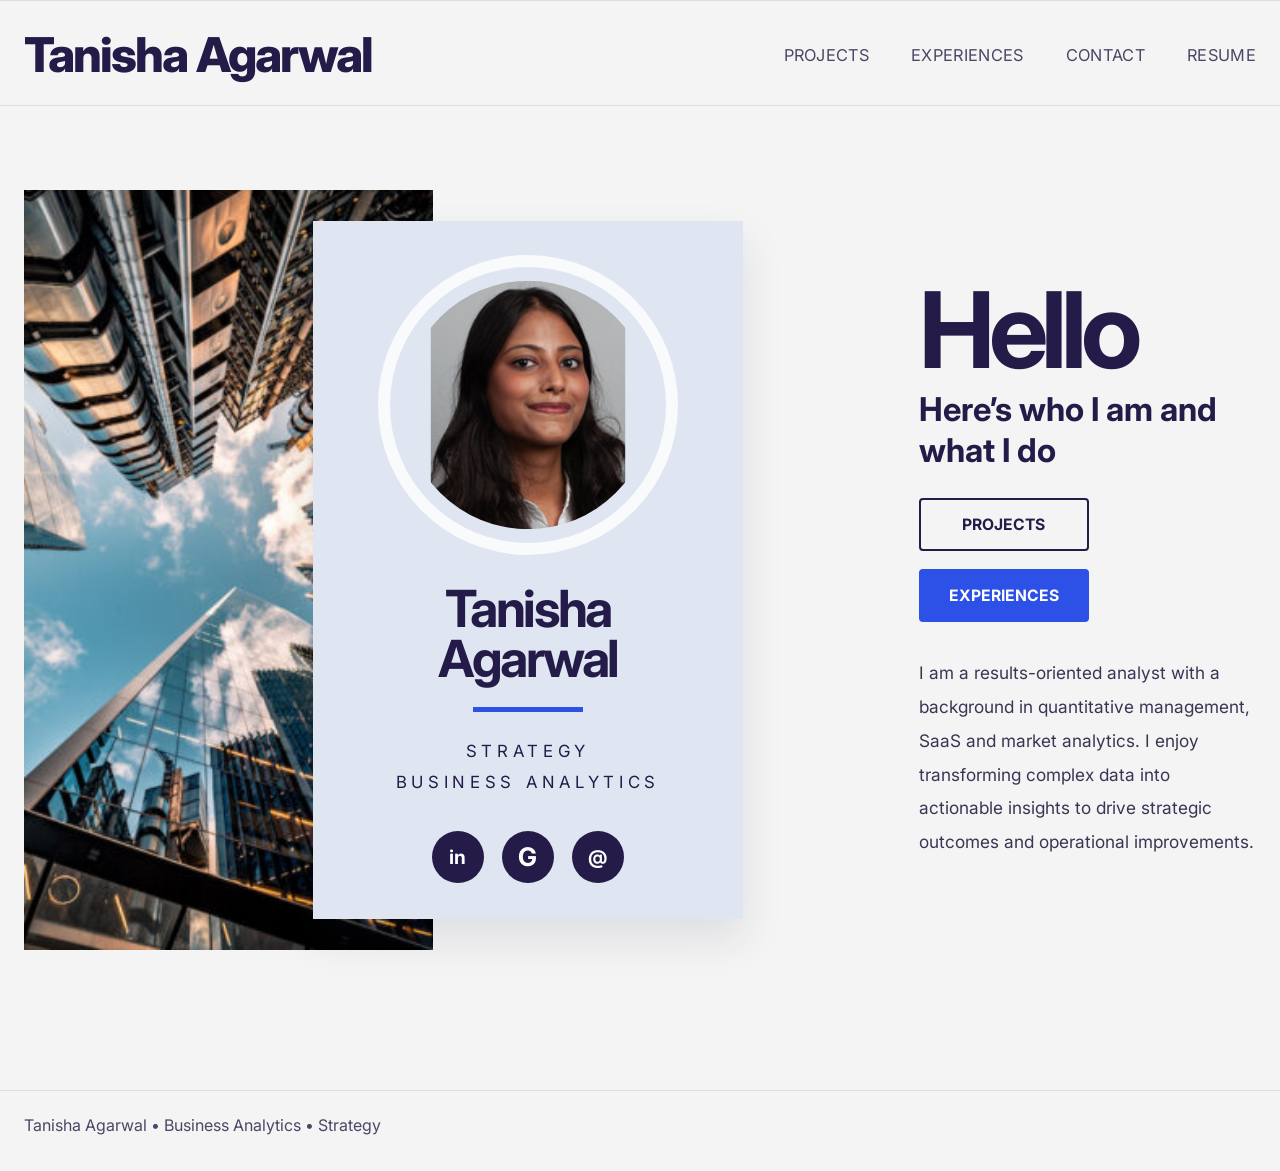
==== index.html @ c5fcebf1 "Add files via upload" ====
<!DOCTYPE html>
<html lang="en">
<head>
  <meta charset="UTF-8">
  <meta name="viewport" content="width=device-width, initial-scale=1.0">
  <title>Tanisha Agarwal | Portfolio</title>
  <link rel="preconnect" href="https://fonts.googleapis.com">
  <link rel="preconnect" href="https://fonts.gstatic.com" crossorigin>
  <link href="https://fonts.googleapis.com/css2?family=Inter:wght@300;400;500;600;700;800&display=swap" rel="stylesheet">
  <link rel="stylesheet" href="style.css">
</head>
<body>
  
<header class="site-header">
  <div class="container">
    <h1 class="brand">Tanisha Agarwal</h1>
    <nav class="nav">
      <a href="projects.html">Projects</a>
      <a href="experiences.html">Experiences</a>
      <a href="contact.html">Contact</a>
      <a href="resume.pdf" target="_blank">Resume</a>
    </nav>
  </div>
</header>

  <main class="hero">
    <div class="container hero-grid">
      <div class="hero-image">
        <img src="background.png" alt="City buildings">
      </div>
      <section class="profile-card">
        <div class="profile-photo">
          <img src="profile.jpg" alt="Tanisha Agarwal">
        </div>
        <h2>Tanisha<br>Agarwal</h2>
        <div class="profile-line"></div>
        <p class="profile-role">STRATEGY<br>BUSINESS ANALYTICS</p>
        <div class="social-row">
          <a class="social-icon small" href="https://www.linkedin.com/in/tanisha-agarwal5" target="_blank">in</a>
          <a class="social-icon" href="#">G</a>
          <a class="social-icon small" href="mailto:tanisha.agarwal@duke.edu">@</a>
        </div>
      </section>
      <section class="hero-copy">
        <h1>Hello</h1>
        <h3>Here’s who I am and what I do</h3>
        <div class="button-row">
          <a class="btn btn-outline" href="projects.html">Projects</a>
          <a class="btn btn-fill" href="experiences.html">Experiences</a>
        </div>
        <p>
          I am a results-oriented analyst with a background in quantitative
          management, SaaS and market analytics. I enjoy transforming complex
          data into actionable insights to drive strategic outcomes and operational
          improvements.
        </p>
      </section>
    </div>
  </main>
  
<footer class="footer">
  <div class="container">
    <div>Tanisha Agarwal • Business Analytics • Strategy</div>
  </div>
</footer>

</body>
</html>
---- style.css ----
:root{
  --bg:#f4f4f4;
  --panel:#dfe6f2;
  --text:#241b49;
  --muted:#4d4664;
  --accent:#2d50e6;
  --accent-dark:#1f3cbc;
  --border:#d9dde6;
  --shadow:0 20px 40px rgba(26, 35, 67, 0.10);
  --max:1320px;
}
*{box-sizing:border-box}
html{scroll-behavior:smooth}
body{
  margin:0;
  font-family:"Inter", Arial, sans-serif;
  background:var(--bg);
  color:var(--text);
}
img{display:block;max-width:100%}
a{text-decoration:none;color:inherit}
.container{
  width:min(var(--max), calc(100% - 48px));
  margin:0 auto;
}
.site-header{
  background:var(--bg);
  border-top:1px solid var(--border);
  border-bottom:1px solid var(--border);
  padding:30px 0 26px;
}
.site-header .container{
  display:flex;
  justify-content:space-between;
  align-items:center;
  gap:24px;
}
.brand{
  margin:0;
  font-size:3rem;
  line-height:1;
  font-weight:800;
  letter-spacing:-0.04em;
}
.nav{
  display:flex;
  gap:42px;
  align-items:center;
  flex-wrap:wrap;
}
.nav a{
  font-size:1.02rem;
  text-transform:uppercase;
  letter-spacing:0.02em;
  color:var(--muted);
}
.nav a:hover,.nav a.active{color:var(--accent)}
.hero{padding:34px 0 90px}
.hero-grid{
  display:grid;
  grid-template-columns: 1.04fr 430px 1fr;
  align-items:center;
  gap:0;
  min-height:860px;
}
.hero-image{
  height:760px;
  width:100%;
  overflow:hidden;
}
.hero-image img{
  width:100%;
  height:100%;
  object-fit:cover;
}
.profile-card{
  width:430px;
  background:var(--panel);
  box-shadow:var(--shadow);
  padding:34px 28px 36px;
  text-align:center;
  position:relative;
  margin-left:-120px;
  z-index:2;
}
.profile-photo{
  width:300px;
  height:300px;
  margin:0 auto 28px;
  border-radius:50%;
  overflow:hidden;
  border:12px solid rgba(255,255,255,0.82);
  background:var(--panel);
}
.profile-photo img{
  width:100%;
  height:100%;
  object-fit:contain;
  object-position:center;
  transform:scale(0.9);
  background:#dfe6f2;
  border-radius:50%;
}
.profile-card h2{
  margin:0;
  font-size:3.2rem;
  line-height:0.98;
  letter-spacing:-0.05em;
}
.profile-line{
  width:110px;
  height:5px;
  background:var(--accent);
  margin:24px auto 24px;
}
.profile-role{
  margin:0;
  font-size:1.05rem;
  line-height:1.8;
  letter-spacing:0.28em;
}
.social-row{
  display:flex;
  justify-content:center;
  gap:18px;
  margin-top:34px;
}
.social-icon{
  width:52px;
  height:52px;
  border-radius:50%;
  display:flex;
  align-items:center;
  justify-content:center;
  background:var(--text);
  color:#fff;
  font-size:1.6rem;
  font-weight:700;
}
.social-icon.small{font-size:1.2rem}
.hero-copy{padding-left:56px}
.hero-copy h1{
  margin:0 0 10px;
  font-size:6.6rem;
  line-height:0.92;
  letter-spacing:-0.06em;
}
.hero-copy h3{
  margin:0 0 28px;
  font-size:2.05rem;
  line-height:1.25;
}
.button-row{
  display:flex;
  gap:18px;
  flex-wrap:wrap;
  margin:0 0 34px;
}
.btn{
  display:inline-block;
  min-width:170px;
  text-align:center;
  padding:15px 26px;
  font-weight:700;
  font-size:0.98rem;
  text-transform:uppercase;
  border-radius:4px;
  border:2px solid var(--text);
}
.btn-outline{background:transparent;color:var(--text)}
.btn-outline:hover{background:var(--text);color:#fff}
.btn-fill{background:var(--accent);color:#fff;border-color:var(--accent)}
.btn-fill:hover{background:var(--accent-dark);border-color:var(--accent-dark)}
.hero-copy p{
  margin:0;
  max-width:470px;
  font-size:1.08rem;
  color:#3b3553;
  line-height:1.95;
}
.page{padding:56px 0 84px}
.page h1{
  margin:0 0 12px;
  font-size:3rem;
  letter-spacing:-0.03em;
}
.page-intro{
  margin:0 0 34px;
  color:var(--muted);
  max-width:760px;
  line-height:1.8;
}
.grid{display:grid;gap:24px}
.grid.two{grid-template-columns:repeat(2, 1fr)}
.card{
  background:#fff;
  border-radius:18px;
  padding:30px;
  box-shadow:var(--shadow);
}
.card h3{margin:0 0 12px}
.card p{
  margin:0 0 14px;
  line-height:1.8;
  color:#47415f;
}
.tags{
  display:flex;
  flex-wrap:wrap;
  gap:8px;
}
.tag{
  display:inline-block;
  padding:7px 12px;
  border-radius:999px;
  background:#e8edff;
  color:var(--accent);
  font-size:0.84rem;
  font-weight:700;
}
.timeline{display:grid;gap:20px}
.timeline-item{
  background:#fff;
  border-left:4px solid var(--accent);
  border-radius:18px;
  padding:26px 26px 24px;
  box-shadow:var(--shadow);
}
.meta{
  margin:0 0 10px;
  font-weight:700;
  color:var(--accent);
}
.timeline-item ul{
  margin:10px 0 0 18px;
  padding:0;
}
.timeline-item li{
  margin:0 0 10px;
  line-height:1.7;
  color:#47415f;
}
.contact-list p{
  margin:0 0 12px;
  font-size:1.05rem;
}
.contact-list a{color:var(--accent)}
.footer{
  border-top:1px solid var(--border);
  padding:24px 0 36px;
  color:var(--muted);
}
@media (max-width:1180px){
  .hero-grid{
    grid-template-columns:1fr;
    gap:28px;
    min-height:auto;
  }
  .hero-image{
    height:420px;
    border-radius:18px;
  }
  .profile-card{margin:-120px auto 0}
  .hero-copy{
    padding-left:0;
    text-align:center;
  }
  .hero-copy p{margin:0 auto}
  .button-row{justify-content:center}
  .grid.two{grid-template-columns:1fr}
}
@media (max-width:760px){
  .container{width:min(var(--max), calc(100% - 28px))}
  .site-header .container{
    flex-direction:column;
    align-items:flex-start;
  }
  .brand{font-size:2.25rem}
  .nav{gap:18px}
  .hero{padding-top:22px}
  .profile-card{
    width:100%;
    margin-top:-70px;
    padding:26px 18px 28px;
  }
  .profile-photo{
    width:260px;
    height:260px;
  }
  .profile-card h2{font-size:2.55rem}
  .profile-role{
    font-size:0.94rem;
    letter-spacing:0.2em;
  }
  .hero-copy h1{font-size:4.2rem}
  .hero-copy h3{font-size:1.5rem}
  .btn{width:100%}
  .button-row{flex-direction:column}
}
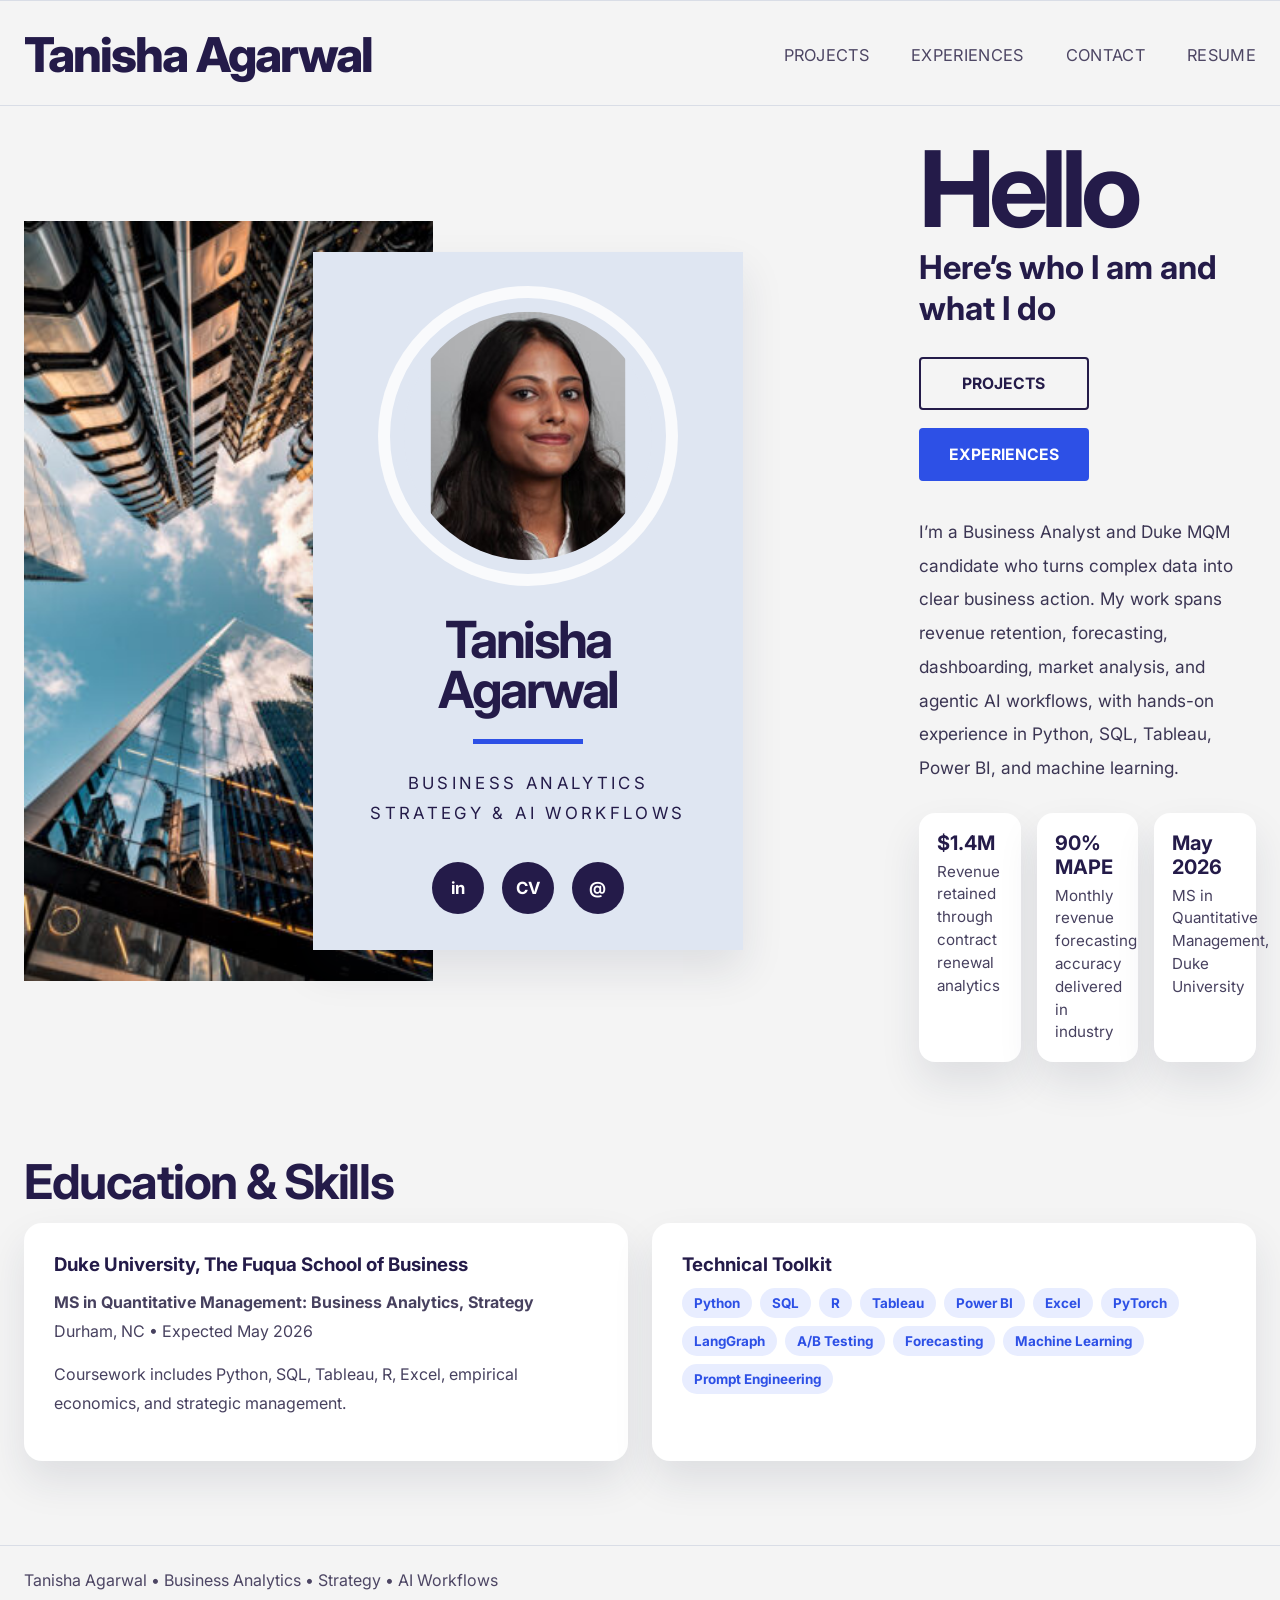
==== commit 28a947ae: "Add files via upload" ====
--- a/index.html
+++ b/index.html
@@ -10,10 +10,9 @@
   <link rel="stylesheet" href="style.css">
 </head>
 <body>
-  
 <header class="site-header">
   <div class="container">
-    <h1 class="brand">Tanisha Agarwal</h1>
+    <a class="brand-link" href="index.html" aria-label="Go to home page"><h1 class="brand">Tanisha Agarwal</h1></a>
     <nav class="nav">
       <a href="projects.html">Projects</a>
       <a href="experiences.html">Experiences</a>
@@ -34,11 +33,11 @@
         </div>
         <h2>Tanisha<br>Agarwal</h2>
         <div class="profile-line"></div>
-        <p class="profile-role">STRATEGY<br>BUSINESS ANALYTICS</p>
+        <p class="profile-role">BUSINESS ANALYTICS<br>STRATEGY &amp; AI WORKFLOWS</p>
         <div class="social-row">
-          <a class="social-icon small" href="https://www.linkedin.com/in/tanisha-agarwal5" target="_blank">in</a>
-          <a class="social-icon" href="#">G</a>
-          <a class="social-icon small" href="mailto:tanisha.agarwal@duke.edu">@</a>
+          <a class="social-icon small" href="https://www.linkedin.com/in/tanisha-agarwal5" target="_blank" aria-label="LinkedIn">in</a>
+          <a class="social-icon small" href="resume.pdf" target="_blank" aria-label="Resume">CV</a>
+          <a class="social-icon small" href="mailto:tanisha.agarwal@duke.edu" aria-label="Email">@</a>
         </div>
       </section>
       <section class="hero-copy">
@@ -49,20 +48,62 @@
           <a class="btn btn-fill" href="experiences.html">Experiences</a>
         </div>
         <p>
-          I am a results-oriented analyst with a background in quantitative
-          management, SaaS and market analytics. I enjoy transforming complex
-          data into actionable insights to drive strategic outcomes and operational
-          improvements.
+          I’m a Business Analyst and Duke MQM candidate who turns complex data into clear business action.
+          My work spans revenue retention, forecasting, dashboarding, market analysis, and agentic AI workflows,
+          with hands-on experience in Python, SQL, Tableau, Power BI, and machine learning.
         </p>
+        <div class="quick-facts">
+          <div class="fact-card">
+            <strong>$1.4M</strong>
+            <span>Revenue retained through contract renewal analytics</span>
+          </div>
+          <div class="fact-card">
+            <strong>90% MAPE</strong>
+            <span>Monthly revenue forecasting accuracy delivered in industry</span>
+          </div>
+          <div class="fact-card">
+            <strong>May 2026</strong>
+            <span>MS in Quantitative Management, Duke University</span>
+          </div>
+        </div>
       </section>
     </div>
   </main>
-  
+
+  <section class="page section-compact">
+    <div class="container">
+      <h1>Education &amp; Skills</h1>
+      <div class="grid two">
+        <section class="card">
+          <h3>Duke University, The Fuqua School of Business</h3>
+          <p><strong>MS in Quantitative Management: Business Analytics, Strategy</strong><br>Durham, NC • Expected May 2026</p>
+          <p>Coursework includes Python, SQL, Tableau, R, Excel, empirical economics, and strategic management.</p>
+        </section>
+        <section class="card">
+          <h3>Technical Toolkit</h3>
+          <div class="tags">
+            <span class="tag">Python</span>
+            <span class="tag">SQL</span>
+            <span class="tag">R</span>
+            <span class="tag">Tableau</span>
+            <span class="tag">Power BI</span>
+            <span class="tag">Excel</span>
+            <span class="tag">PyTorch</span>
+            <span class="tag">LangGraph</span>
+            <span class="tag">A/B Testing</span>
+            <span class="tag">Forecasting</span>
+            <span class="tag">Machine Learning</span>
+            <span class="tag">Prompt Engineering</span>
+          </div>
+        </section>
+      </div>
+    </div>
+  </section>
+
 <footer class="footer">
   <div class="container">
-    <div>Tanisha Agarwal • Business Analytics • Strategy</div>
+    <div>Tanisha Agarwal • Business Analytics • Strategy • AI Workflows</div>
   </div>
 </footer>
-
 </body>
 </html>
--- a/style.css
+++ b/style.css
@@ -1,4 +1,3 @@
-
 :root{
   --bg:#f4f4f4;
   --panel:#dfe6f2;
@@ -36,6 +35,7 @@
   align-items:center;
   gap:24px;
 }
+.brand-link{display:inline-block}
 .brand{
   margin:0;
   font-size:3rem;
@@ -43,6 +43,8 @@
   font-weight:800;
   letter-spacing:-0.04em;
 }
+.brand-link:hover .brand,
+.brand-link:focus-visible .brand{color:var(--accent)}
 .nav{
   display:flex;
   gap:42px;
@@ -59,7 +61,7 @@
 .hero{padding:34px 0 90px}
 .hero-grid{
   display:grid;
-  grid-template-columns: 1.04fr 430px 1fr;
+  grid-template-columns:1.04fr 430px 1fr;
   align-items:center;
   gap:0;
   min-height:860px;
@@ -118,7 +120,7 @@
   margin:0;
   font-size:1.05rem;
   line-height:1.8;
-  letter-spacing:0.28em;
+  letter-spacing:0.20em;
 }
 .social-row{
   display:flex;
@@ -138,7 +140,7 @@
   font-size:1.6rem;
   font-weight:700;
 }
-.social-icon.small{font-size:1.2rem}
+.social-icon.small{font-size:1.05rem}
 .hero-copy{padding-left:56px}
 .hero-copy h1{
   margin:0 0 10px;
@@ -174,12 +176,36 @@
 .btn-fill:hover{background:var(--accent-dark);border-color:var(--accent-dark)}
 .hero-copy p{
   margin:0;
-  max-width:470px;
+  max-width:560px;
   font-size:1.08rem;
   color:#3b3553;
   line-height:1.95;
 }
+.quick-facts{
+  display:grid;
+  grid-template-columns:repeat(3, minmax(0,1fr));
+  gap:16px;
+  margin-top:28px;
+  max-width:680px;
+}
+.fact-card{
+  background:#fff;
+  border-radius:16px;
+  padding:18px;
+  box-shadow:var(--shadow);
+}
+.fact-card strong{
+  display:block;
+  font-size:1.25rem;
+  margin-bottom:6px;
+}
+.fact-card span{
+  color:#47415f;
+  line-height:1.5;
+  font-size:0.95rem;
+}
 .page{padding:56px 0 84px}
+.section-compact{padding-top:0}
 .page h1{
   margin:0 0 12px;
   font-size:3rem;
@@ -259,42 +285,28 @@
   }
   .hero-image{
     height:420px;
-    border-radius:18px;
   }
-  .profile-card{margin:-120px auto 0}
-  .hero-copy{
-    padding-left:0;
-    text-align:center;
+  .profile-card{
+    margin-left:0;
+    width:min(100%,430px);
+    justify-self:center;
   }
-  .hero-copy p{margin:0 auto}
-  .button-row{justify-content:center}
+  .hero-copy{padding-left:0}
+}
+@media (max-width:980px){
+  .quick-facts,
   .grid.two{grid-template-columns:1fr}
 }
-@media (max-width:760px){
-  .container{width:min(var(--max), calc(100% - 28px))}
-  .site-header .container{
-    flex-direction:column;
-    align-items:flex-start;
-  }
-  .brand{font-size:2.25rem}
+@media (max-width:700px){
+  .site-header{padding:22px 0}
+  .site-header .container{align-items:flex-start}
+  .container{width:min(var(--max), calc(100% - 28px));}
+  .brand{font-size:2rem}
   .nav{gap:18px}
-  .hero{padding-top:22px}
-  .profile-card{
-    width:100%;
-    margin-top:-70px;
-    padding:26px 18px 28px;
-  }
-  .profile-photo{
-    width:260px;
-    height:260px;
-  }
-  .profile-card h2{font-size:2.55rem}
-  .profile-role{
-    font-size:0.94rem;
-    letter-spacing:0.2em;
-  }
-  .hero-copy h1{font-size:4.2rem}
+  .hero{padding:22px 0 64px}
+  .hero-copy h1{font-size:4rem}
   .hero-copy h3{font-size:1.5rem}
-  .btn{width:100%}
-  .button-row{flex-direction:column}
-}
+  .profile-card h2{font-size:2.5rem}
+  .profile-photo{width:220px;height:220px}
+  .btn{min-width:140px}
+}
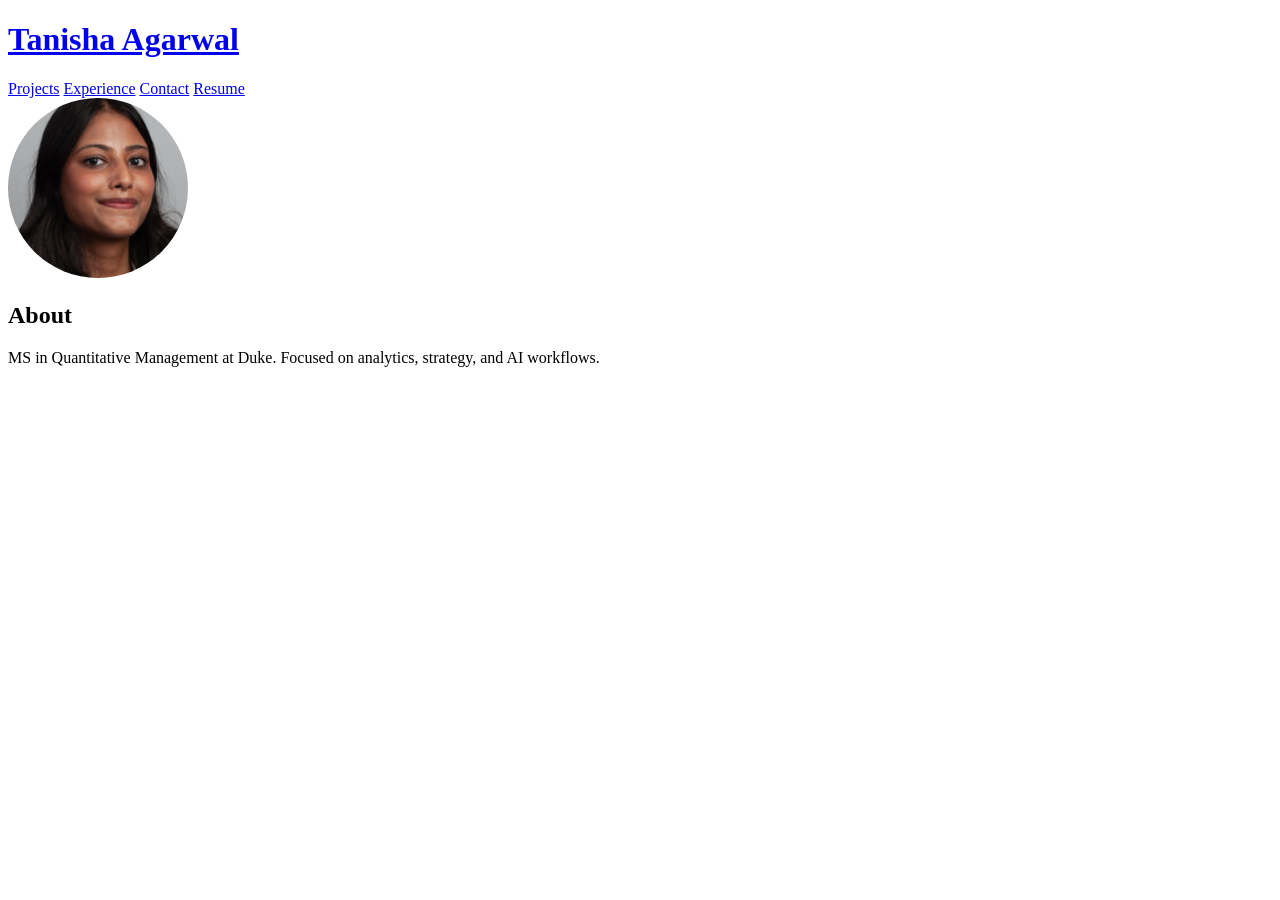
==== commit 320d24bb: "Add files via upload" ====
--- a/index.html
+++ b/index.html
@@ -1,109 +1,24 @@
 <!DOCTYPE html>
-<html lang="en">
+<html>
 <head>
-  <meta charset="UTF-8">
-  <meta name="viewport" content="width=device-width, initial-scale=1.0">
-  <title>Tanisha Agarwal | Portfolio</title>
-  <link rel="preconnect" href="https://fonts.googleapis.com">
-  <link rel="preconnect" href="https://fonts.gstatic.com" crossorigin>
-  <link href="https://fonts.googleapis.com/css2?family=Inter:wght@300;400;500;600;700;800&display=swap" rel="stylesheet">
-  <link rel="stylesheet" href="style.css">
+<title>Tanisha Agarwal</title>
+<link rel="stylesheet" href="style.css">
 </head>
 <body>
-<header class="site-header">
-  <div class="container">
-    <a class="brand-link" href="index.html" aria-label="Go to home page"><h1 class="brand">Tanisha Agarwal</h1></a>
-    <nav class="nav">
-      <a href="projects.html">Projects</a>
-      <a href="experiences.html">Experiences</a>
-      <a href="contact.html">Contact</a>
-      <a href="resume.pdf" target="_blank">Resume</a>
-    </nav>
-  </div>
-</header>
 
-  <main class="hero">
-    <div class="container hero-grid">
-      <div class="hero-image">
-        <img src="background.png" alt="City buildings">
-      </div>
-      <section class="profile-card">
-        <div class="profile-photo">
-          <img src="profile.jpg" alt="Tanisha Agarwal">
-        </div>
-        <h2>Tanisha<br>Agarwal</h2>
-        <div class="profile-line"></div>
-        <p class="profile-role">BUSINESS ANALYTICS<br>STRATEGY &amp; AI WORKFLOWS</p>
-        <div class="social-row">
-          <a class="social-icon small" href="https://www.linkedin.com/in/tanisha-agarwal5" target="_blank" aria-label="LinkedIn">in</a>
-          <a class="social-icon small" href="resume.pdf" target="_blank" aria-label="Resume">CV</a>
-          <a class="social-icon small" href="mailto:tanisha.agarwal@duke.edu" aria-label="Email">@</a>
-        </div>
-      </section>
-      <section class="hero-copy">
-        <h1>Hello</h1>
-        <h3>Here’s who I am and what I do</h3>
-        <div class="button-row">
-          <a class="btn btn-outline" href="projects.html">Projects</a>
-          <a class="btn btn-fill" href="experiences.html">Experiences</a>
-        </div>
-        <p>
-          I’m a Business Analyst and Duke MQM candidate who turns complex data into clear business action.
-          My work spans revenue retention, forecasting, dashboarding, market analysis, and agentic AI workflows,
-          with hands-on experience in Python, SQL, Tableau, Power BI, and machine learning.
-        </p>
-        <div class="quick-facts">
-          <div class="fact-card">
-            <strong>$1.4M</strong>
-            <span>Revenue retained through contract renewal analytics</span>
-          </div>
-          <div class="fact-card">
-            <strong>90% MAPE</strong>
-            <span>Monthly revenue forecasting accuracy delivered in industry</span>
-          </div>
-          <div class="fact-card">
-            <strong>May 2026</strong>
-            <span>MS in Quantitative Management, Duke University</span>
-          </div>
-        </div>
-      </section>
-    </div>
-  </main>
+<h1><a href="index.html">Tanisha Agarwal</a></h1>
 
-  <section class="page section-compact">
-    <div class="container">
-      <h1>Education &amp; Skills</h1>
-      <div class="grid two">
-        <section class="card">
-          <h3>Duke University, The Fuqua School of Business</h3>
-          <p><strong>MS in Quantitative Management: Business Analytics, Strategy</strong><br>Durham, NC • Expected May 2026</p>
-          <p>Coursework includes Python, SQL, Tableau, R, Excel, empirical economics, and strategic management.</p>
-        </section>
-        <section class="card">
-          <h3>Technical Toolkit</h3>
-          <div class="tags">
-            <span class="tag">Python</span>
-            <span class="tag">SQL</span>
-            <span class="tag">R</span>
-            <span class="tag">Tableau</span>
-            <span class="tag">Power BI</span>
-            <span class="tag">Excel</span>
-            <span class="tag">PyTorch</span>
-            <span class="tag">LangGraph</span>
-            <span class="tag">A/B Testing</span>
-            <span class="tag">Forecasting</span>
-            <span class="tag">Machine Learning</span>
-            <span class="tag">Prompt Engineering</span>
-          </div>
-        </section>
-      </div>
-    </div>
-  </section>
+<nav>
+<a href="projects.html">Projects</a>
+<a href="experience.html">Experience</a>
+<a href="contact.html">Contact</a>
+<a href="Tanisha_Agarwal_Resume.pdf" target="_blank">Resume</a>
+</nav>
 
-<footer class="footer">
-  <div class="container">
-    <div>Tanisha Agarwal • Business Analytics • Strategy • AI Workflows</div>
-  </div>
-</footer>
+<img src="profile.jpg" class="profile-pic">
+
+<h2>About</h2>
+<p>MS in Quantitative Management at Duke. Focused on analytics, strategy, and AI workflows.</p>
+
 </body>
 </html>
--- a/style.css
+++ b/style.css
@@ -1,312 +1,7 @@
-:root{
-  --bg:#f4f4f4;
-  --panel:#dfe6f2;
-  --text:#241b49;
-  --muted:#4d4664;
-  --accent:#2d50e6;
-  --accent-dark:#1f3cbc;
-  --border:#d9dde6;
-  --shadow:0 20px 40px rgba(26, 35, 67, 0.10);
-  --max:1320px;
-}
-*{box-sizing:border-box}
-html{scroll-behavior:smooth}
-body{
-  margin:0;
-  font-family:"Inter", Arial, sans-serif;
-  background:var(--bg);
-  color:var(--text);
-}
-img{display:block;max-width:100%}
-a{text-decoration:none;color:inherit}
-.container{
-  width:min(var(--max), calc(100% - 48px));
-  margin:0 auto;
-}
-.site-header{
-  background:var(--bg);
-  border-top:1px solid var(--border);
-  border-bottom:1px solid var(--border);
-  padding:30px 0 26px;
-}
-.site-header .container{
-  display:flex;
-  justify-content:space-between;
-  align-items:center;
-  gap:24px;
-}
-.brand-link{display:inline-block}
-.brand{
-  margin:0;
-  font-size:3rem;
-  line-height:1;
-  font-weight:800;
-  letter-spacing:-0.04em;
-}
-.brand-link:hover .brand,
-.brand-link:focus-visible .brand{color:var(--accent)}
-.nav{
-  display:flex;
-  gap:42px;
-  align-items:center;
-  flex-wrap:wrap;
-}
-.nav a{
-  font-size:1.02rem;
-  text-transform:uppercase;
-  letter-spacing:0.02em;
-  color:var(--muted);
-}
-.nav a:hover,.nav a.active{color:var(--accent)}
-.hero{padding:34px 0 90px}
-.hero-grid{
-  display:grid;
-  grid-template-columns:1.04fr 430px 1fr;
-  align-items:center;
-  gap:0;
-  min-height:860px;
-}
-.hero-image{
-  height:760px;
-  width:100%;
-  overflow:hidden;
-}
-.hero-image img{
-  width:100%;
-  height:100%;
-  object-fit:cover;
-}
-.profile-card{
-  width:430px;
-  background:var(--panel);
-  box-shadow:var(--shadow);
-  padding:34px 28px 36px;
-  text-align:center;
-  position:relative;
-  margin-left:-120px;
-  z-index:2;
-}
-.profile-photo{
-  width:300px;
-  height:300px;
-  margin:0 auto 28px;
-  border-radius:50%;
-  overflow:hidden;
-  border:12px solid rgba(255,255,255,0.82);
-  background:var(--panel);
-}
-.profile-photo img{
-  width:100%;
-  height:100%;
-  object-fit:contain;
-  object-position:center;
-  transform:scale(0.9);
-  background:#dfe6f2;
-  border-radius:50%;
-}
-.profile-card h2{
-  margin:0;
-  font-size:3.2rem;
-  line-height:0.98;
-  letter-spacing:-0.05em;
-}
-.profile-line{
-  width:110px;
-  height:5px;
-  background:var(--accent);
-  margin:24px auto 24px;
-}
-.profile-role{
-  margin:0;
-  font-size:1.05rem;
-  line-height:1.8;
-  letter-spacing:0.20em;
-}
-.social-row{
-  display:flex;
-  justify-content:center;
-  gap:18px;
-  margin-top:34px;
-}
-.social-icon{
-  width:52px;
-  height:52px;
-  border-radius:50%;
-  display:flex;
-  align-items:center;
-  justify-content:center;
-  background:var(--text);
-  color:#fff;
-  font-size:1.6rem;
-  font-weight:700;
-}
-.social-icon.small{font-size:1.05rem}
-.hero-copy{padding-left:56px}
-.hero-copy h1{
-  margin:0 0 10px;
-  font-size:6.6rem;
-  line-height:0.92;
-  letter-spacing:-0.06em;
-}
-.hero-copy h3{
-  margin:0 0 28px;
-  font-size:2.05rem;
-  line-height:1.25;
-}
-.button-row{
-  display:flex;
-  gap:18px;
-  flex-wrap:wrap;
-  margin:0 0 34px;
-}
-.btn{
-  display:inline-block;
-  min-width:170px;
-  text-align:center;
-  padding:15px 26px;
-  font-weight:700;
-  font-size:0.98rem;
-  text-transform:uppercase;
-  border-radius:4px;
-  border:2px solid var(--text);
-}
-.btn-outline{background:transparent;color:var(--text)}
-.btn-outline:hover{background:var(--text);color:#fff}
-.btn-fill{background:var(--accent);color:#fff;border-color:var(--accent)}
-.btn-fill:hover{background:var(--accent-dark);border-color:var(--accent-dark)}
-.hero-copy p{
-  margin:0;
-  max-width:560px;
-  font-size:1.08rem;
-  color:#3b3553;
-  line-height:1.95;
-}
-.quick-facts{
-  display:grid;
-  grid-template-columns:repeat(3, minmax(0,1fr));
-  gap:16px;
-  margin-top:28px;
-  max-width:680px;
-}
-.fact-card{
-  background:#fff;
-  border-radius:16px;
-  padding:18px;
-  box-shadow:var(--shadow);
-}
-.fact-card strong{
-  display:block;
-  font-size:1.25rem;
-  margin-bottom:6px;
-}
-.fact-card span{
-  color:#47415f;
-  line-height:1.5;
-  font-size:0.95rem;
-}
-.page{padding:56px 0 84px}
-.section-compact{padding-top:0}
-.page h1{
-  margin:0 0 12px;
-  font-size:3rem;
-  letter-spacing:-0.03em;
-}
-.page-intro{
-  margin:0 0 34px;
-  color:var(--muted);
-  max-width:760px;
-  line-height:1.8;
-}
-.grid{display:grid;gap:24px}
-.grid.two{grid-template-columns:repeat(2, 1fr)}
-.card{
-  background:#fff;
-  border-radius:18px;
-  padding:30px;
-  box-shadow:var(--shadow);
-}
-.card h3{margin:0 0 12px}
-.card p{
-  margin:0 0 14px;
-  line-height:1.8;
-  color:#47415f;
-}
-.tags{
-  display:flex;
-  flex-wrap:wrap;
-  gap:8px;
-}
-.tag{
-  display:inline-block;
-  padding:7px 12px;
-  border-radius:999px;
-  background:#e8edff;
-  color:var(--accent);
-  font-size:0.84rem;
-  font-weight:700;
-}
-.timeline{display:grid;gap:20px}
-.timeline-item{
-  background:#fff;
-  border-left:4px solid var(--accent);
-  border-radius:18px;
-  padding:26px 26px 24px;
-  box-shadow:var(--shadow);
-}
-.meta{
-  margin:0 0 10px;
-  font-weight:700;
-  color:var(--accent);
-}
-.timeline-item ul{
-  margin:10px 0 0 18px;
-  padding:0;
-}
-.timeline-item li{
-  margin:0 0 10px;
-  line-height:1.7;
-  color:#47415f;
-}
-.contact-list p{
-  margin:0 0 12px;
-  font-size:1.05rem;
-}
-.contact-list a{color:var(--accent)}
-.footer{
-  border-top:1px solid var(--border);
-  padding:24px 0 36px;
-  color:var(--muted);
-}
-@media (max-width:1180px){
-  .hero-grid{
-    grid-template-columns:1fr;
-    gap:28px;
-    min-height:auto;
-  }
-  .hero-image{
-    height:420px;
-  }
-  .profile-card{
-    margin-left:0;
-    width:min(100%,430px);
-    justify-self:center;
-  }
-  .hero-copy{padding-left:0}
-}
-@media (max-width:980px){
-  .quick-facts,
-  .grid.two{grid-template-columns:1fr}
-}
-@media (max-width:700px){
-  .site-header{padding:22px 0}
-  .site-header .container{align-items:flex-start}
-  .container{width:min(var(--max), calc(100% - 28px));}
-  .brand{font-size:2rem}
-  .nav{gap:18px}
-  .hero{padding:22px 0 64px}
-  .hero-copy h1{font-size:4rem}
-  .hero-copy h3{font-size:1.5rem}
-  .profile-card h2{font-size:2.5rem}
-  .profile-photo{width:220px;height:220px}
-  .btn{min-width:140px}
-}
+.profile-pic {
+width:180px;
+height:180px;
+border-radius:50%;
+object-fit:cover;
+object-position:center 25%;
+}
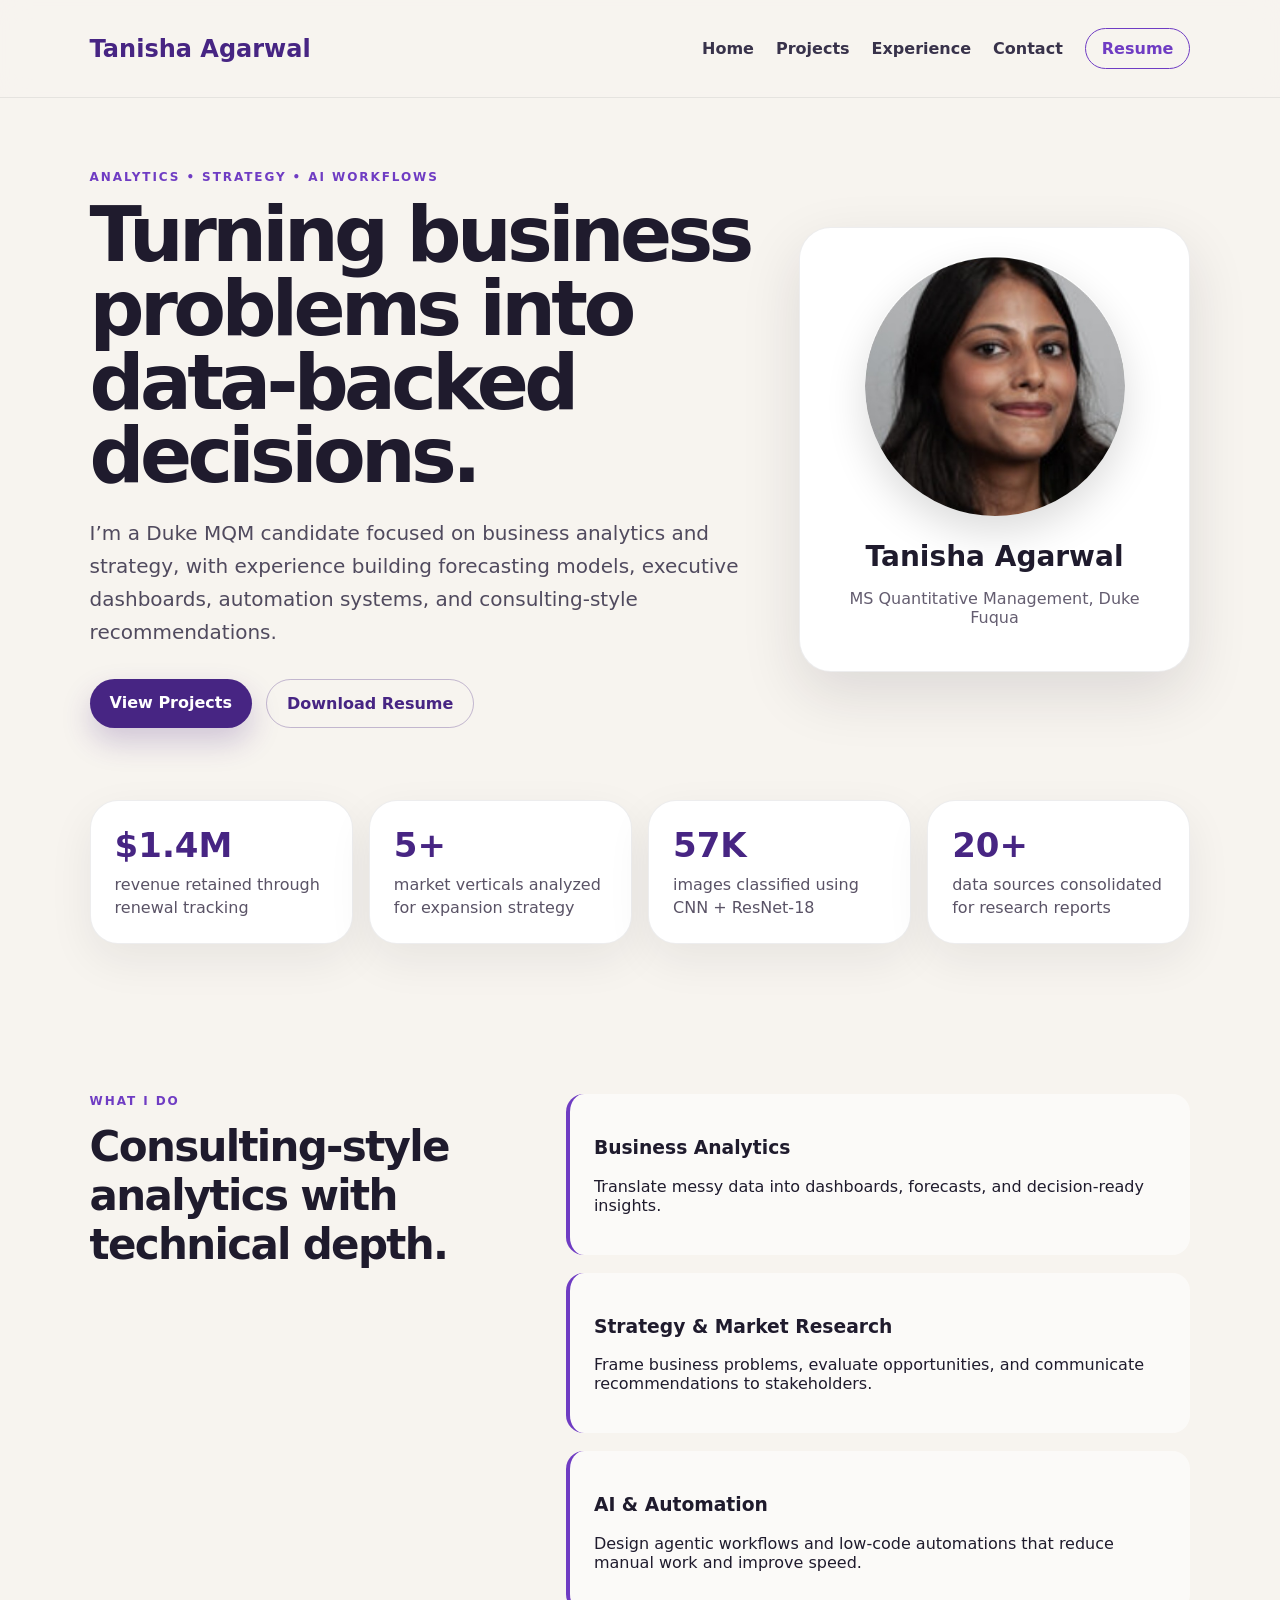
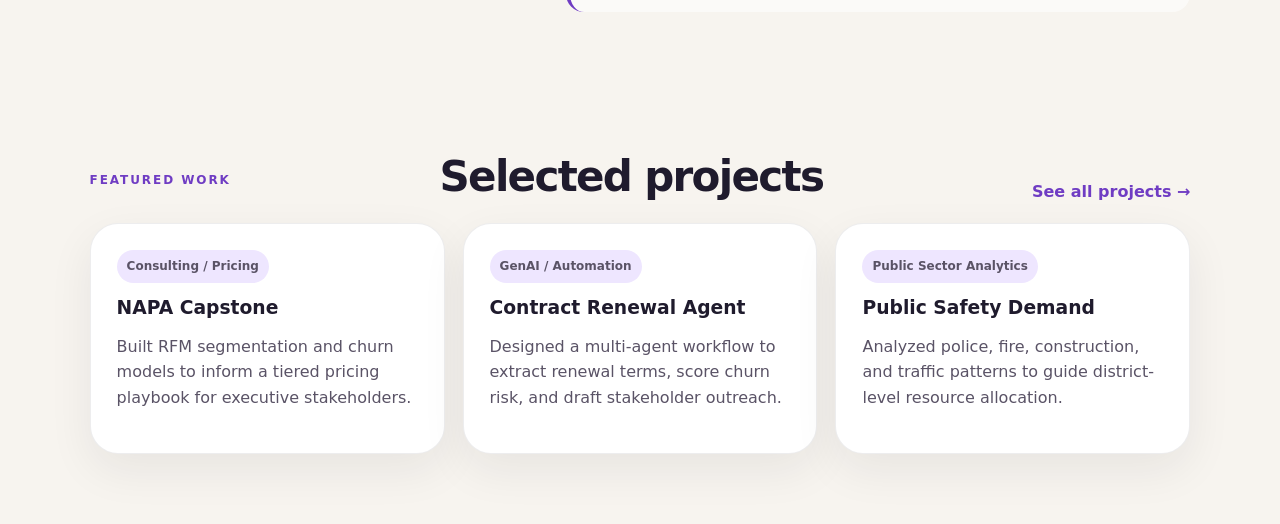
==== commit c7e86c27: "Add files via upload" ====
--- a/index.html
+++ b/index.html
@@ -1,24 +1,74 @@
 <!DOCTYPE html>
-<html>
+<html lang="en">
 <head>
-<title>Tanisha Agarwal</title>
-<link rel="stylesheet" href="style.css">
+  <meta charset="UTF-8" />
+  <meta name="viewport" content="width=device-width, initial-scale=1.0" />
+  <title>Tanisha Agarwal | Analytics & Strategy Portfolio</title>
+  <link rel="stylesheet" href="style.css" />
 </head>
 <body>
+  <header class="site-header">
+    <a class="brand" href="index.html">Tanisha Agarwal</a>
+    <nav class="nav">
+      <a href="index.html">Home</a>
+      <a href="projects.html">Projects</a>
+      <a href="experience.html">Experience</a>
+      <a href="contact.html">Contact</a>
+      <a class="nav-cta" href="Tanisha_Agarwal_Resume.pdf" target="_blank">Resume</a>
+    </nav>
+  </header>
 
-<h1><a href="index.html">Tanisha Agarwal</a></h1>
+  <main>
+    <section class="hero">
+      <div class="hero-copy">
+        <p class="eyebrow">Analytics • Strategy • AI Workflows</p>
+        <h1>Turning business problems into data-backed decisions.</h1>
+        <p class="lead">I’m a Duke MQM candidate focused on business analytics and strategy, with experience building forecasting models, executive dashboards, automation systems, and consulting-style recommendations.</p>
+        <div class="hero-actions">
+          <a class="button primary" href="projects.html">View Projects</a>
+          <a class="button secondary" href="Tanisha_Agarwal_Resume.pdf" target="_blank">Download Resume</a>
+        </div>
+      </div>
+      <div class="hero-card">
+        <img src="profile.jpg" alt="Tanisha Agarwal" class="profile-pic" />
+        <div>
+          <h2>Tanisha Agarwal</h2>
+          <p>MS Quantitative Management, Duke Fuqua</p>
+        </div>
+      </div>
+    </section>
 
-<nav>
-<a href="projects.html">Projects</a>
-<a href="experience.html">Experience</a>
-<a href="contact.html">Contact</a>
-<a href="Tanisha_Agarwal_Resume.pdf" target="_blank">Resume</a>
-</nav>
+    <section class="metrics">
+      <div><span>$1.4M</span><p>revenue retained through renewal tracking</p></div>
+      <div><span>5+</span><p>market verticals analyzed for expansion strategy</p></div>
+      <div><span>57K</span><p>images classified using CNN + ResNet-18</p></div>
+      <div><span>20+</span><p>data sources consolidated for research reports</p></div>
+    </section>
 
-<img src="profile.jpg" class="profile-pic">
+    <section class="section two-column">
+      <div>
+        <p class="eyebrow">What I do</p>
+        <h2>Consulting-style analytics with technical depth.</h2>
+      </div>
+      <div class="stacked-list">
+        <div><h3>Business Analytics</h3><p>Translate messy data into dashboards, forecasts, and decision-ready insights.</p></div>
+        <div><h3>Strategy & Market Research</h3><p>Frame business problems, evaluate opportunities, and communicate recommendations to stakeholders.</p></div>
+        <div><h3>AI & Automation</h3><p>Design agentic workflows and low-code automations that reduce manual work and improve speed.</p></div>
+      </div>
+    </section>
 
-<h2>About</h2>
-<p>MS in Quantitative Management at Duke. Focused on analytics, strategy, and AI workflows.</p>
-
+    <section class="section featured">
+      <div class="section-heading">
+        <p class="eyebrow">Featured work</p>
+        <h2>Selected projects</h2>
+        <a href="projects.html">See all projects →</a>
+      </div>
+      <div class="card-grid">
+        <article class="card"><p class="tag">Consulting / Pricing</p><h3>NAPA Capstone</h3><p>Built RFM segmentation and churn models to inform a tiered pricing playbook for executive stakeholders.</p></article>
+        <article class="card"><p class="tag">GenAI / Automation</p><h3>Contract Renewal Agent</h3><p>Designed a multi-agent workflow to extract renewal terms, score churn risk, and draft stakeholder outreach.</p></article>
+        <article class="card"><p class="tag">Public Sector Analytics</p><h3>Public Safety Demand</h3><p>Analyzed police, fire, construction, and traffic patterns to guide district-level resource allocation.</p></article>
+      </div>
+    </section>
+  </main>
 </body>
 </html>
--- a/style.css
+++ b/style.css
@@ -1,7 +1 @@
-.profile-pic {
-width:180px;
-height:180px;
-border-radius:50%;
-object-fit:cover;
-object-position:center 25%;
-}+*{box-sizing:border-box}body{margin:0;font-family:Inter,ui-sans-serif,system-ui,-apple-system,BlinkMacSystemFont,"Segoe UI",sans-serif;background:#f7f4ef;color:#1f1b2d}a{color:inherit}.site-header{display:flex;justify-content:space-between;align-items:center;padding:28px 7vw;position:sticky;top:0;background:rgba(247,244,239,.92);backdrop-filter:blur(14px);z-index:10;border-bottom:1px solid rgba(31,27,45,.08)}.brand{text-decoration:none;font-weight:800;font-size:24px;color:#472583}.nav{display:flex;align-items:center;gap:22px;flex-wrap:wrap}.nav a{text-decoration:none;font-weight:650;color:#38324a}.nav a:hover{color:#6f3cc3}.nav-cta{padding:10px 16px;border:1px solid #6f3cc3;border-radius:999px;color:#6f3cc3!important}.hero{min-height:78vh;display:grid;grid-template-columns:1.35fr .8fr;gap:48px;align-items:center;padding:72px 7vw}.eyebrow{text-transform:uppercase;letter-spacing:.16em;font-size:12px;font-weight:800;color:#6f3cc3;margin:0 0 14px}.hero h1,.page h1{font-size:clamp(44px,6vw,78px);line-height:.96;margin:0 0 24px;letter-spacing:-.06em}.lead,.page-lead{font-size:20px;line-height:1.65;color:#504a5e;max-width:760px}.hero-actions{display:flex;gap:14px;margin-top:30px;flex-wrap:wrap}.button{padding:14px 20px;border-radius:999px;text-decoration:none;font-weight:800}.primary{background:#472583;color:white;box-shadow:0 14px 30px rgba(71,37,131,.22)}.secondary{border:1px solid rgba(71,37,131,.3);color:#472583}.hero-card{background:white;border:1px solid rgba(31,27,45,.08);padding:28px;border-radius:32px;box-shadow:0 22px 60px rgba(31,27,45,.12);text-align:center}.profile-pic{width:260px;height:260px;border-radius:50%;object-fit:cover;object-position:center 28%;display:block;margin:0 auto 24px;box-shadow:0 16px 40px rgba(0,0,0,.14)}.hero-card h2{margin:0;font-size:28px}.hero-card p{color:#645d70}.metrics{display:grid;grid-template-columns:repeat(4,1fr);gap:16px;padding:0 7vw 80px}.metrics div,.card,.project-card,.role,.contact-card{background:white;border:1px solid rgba(31,27,45,.08);border-radius:28px;box-shadow:0 16px 45px rgba(31,27,45,.07)}.metrics div{padding:24px}.metrics span{font-size:34px;font-weight:900;color:#472583}.metrics p{margin:8px 0 0;color:#5a5366;line-height:1.45}.section,.page{padding:70px 7vw}.two-column{display:grid;grid-template-columns:.8fr 1.2fr;gap:60px}.section h2{font-size:42px;letter-spacing:-.04em;margin:0}.stacked-list{display:grid;gap:18px}.stacked-list div{padding:24px;border-left:4px solid #6f3cc3;background:rgba(255,255,255,.6);border-radius:18px}.section-heading{display:flex;justify-content:space-between;align-items:end;margin-bottom:22px}.section-heading h2{margin:0}.section-heading a{text-decoration:none;color:#6f3cc3;font-weight:800}.card-grid{display:grid;grid-template-columns:repeat(3,1fr);gap:18px}.card{padding:26px;transition:.2s transform,.2s box-shadow}.card:hover,.project-card:hover{transform:translateY(-4px);box-shadow:0 22px 60px rgba(31,27,45,.12)}.tag{display:inline-block;margin:0 0 14px;padding:7px 10px;border-radius:999px;background:#eee6ff;color:#472583;font-size:12px;font-weight:800}.card h3,.project-card h2,.role h2{margin:0 0 12px}.card p,.project-card p,.role p{color:#5a5366;line-height:1.6}.project-list,.timeline{display:grid;gap:20px;margin-top:34px}.project-card{display:grid;grid-template-columns:1.4fr .7fr;gap:28px;padding:28px}.project-card ul{margin:0;padding-left:20px;color:#504a5e;line-height:1.9}.role{padding:28px;border-left:5px solid #6f3cc3}.role span{color:#6f3cc3;font-weight:800}.contact-card{padding:32px;display:grid;grid-template-columns:repeat(2,1fr);gap:20px;max-width:760px}.contact-card a{color:#472583;font-weight:700}@media(max-width:850px){.site-header{align-items:flex-start;flex-direction:column;gap:16px}.hero,.two-column,.project-card{grid-template-columns:1fr}.metrics,.card-grid,.contact-card{grid-template-columns:1fr}.hero{padding-top:44px}.profile-pic{width:220px;height:220px}.nav{gap:14px}.section-heading{display:block}}
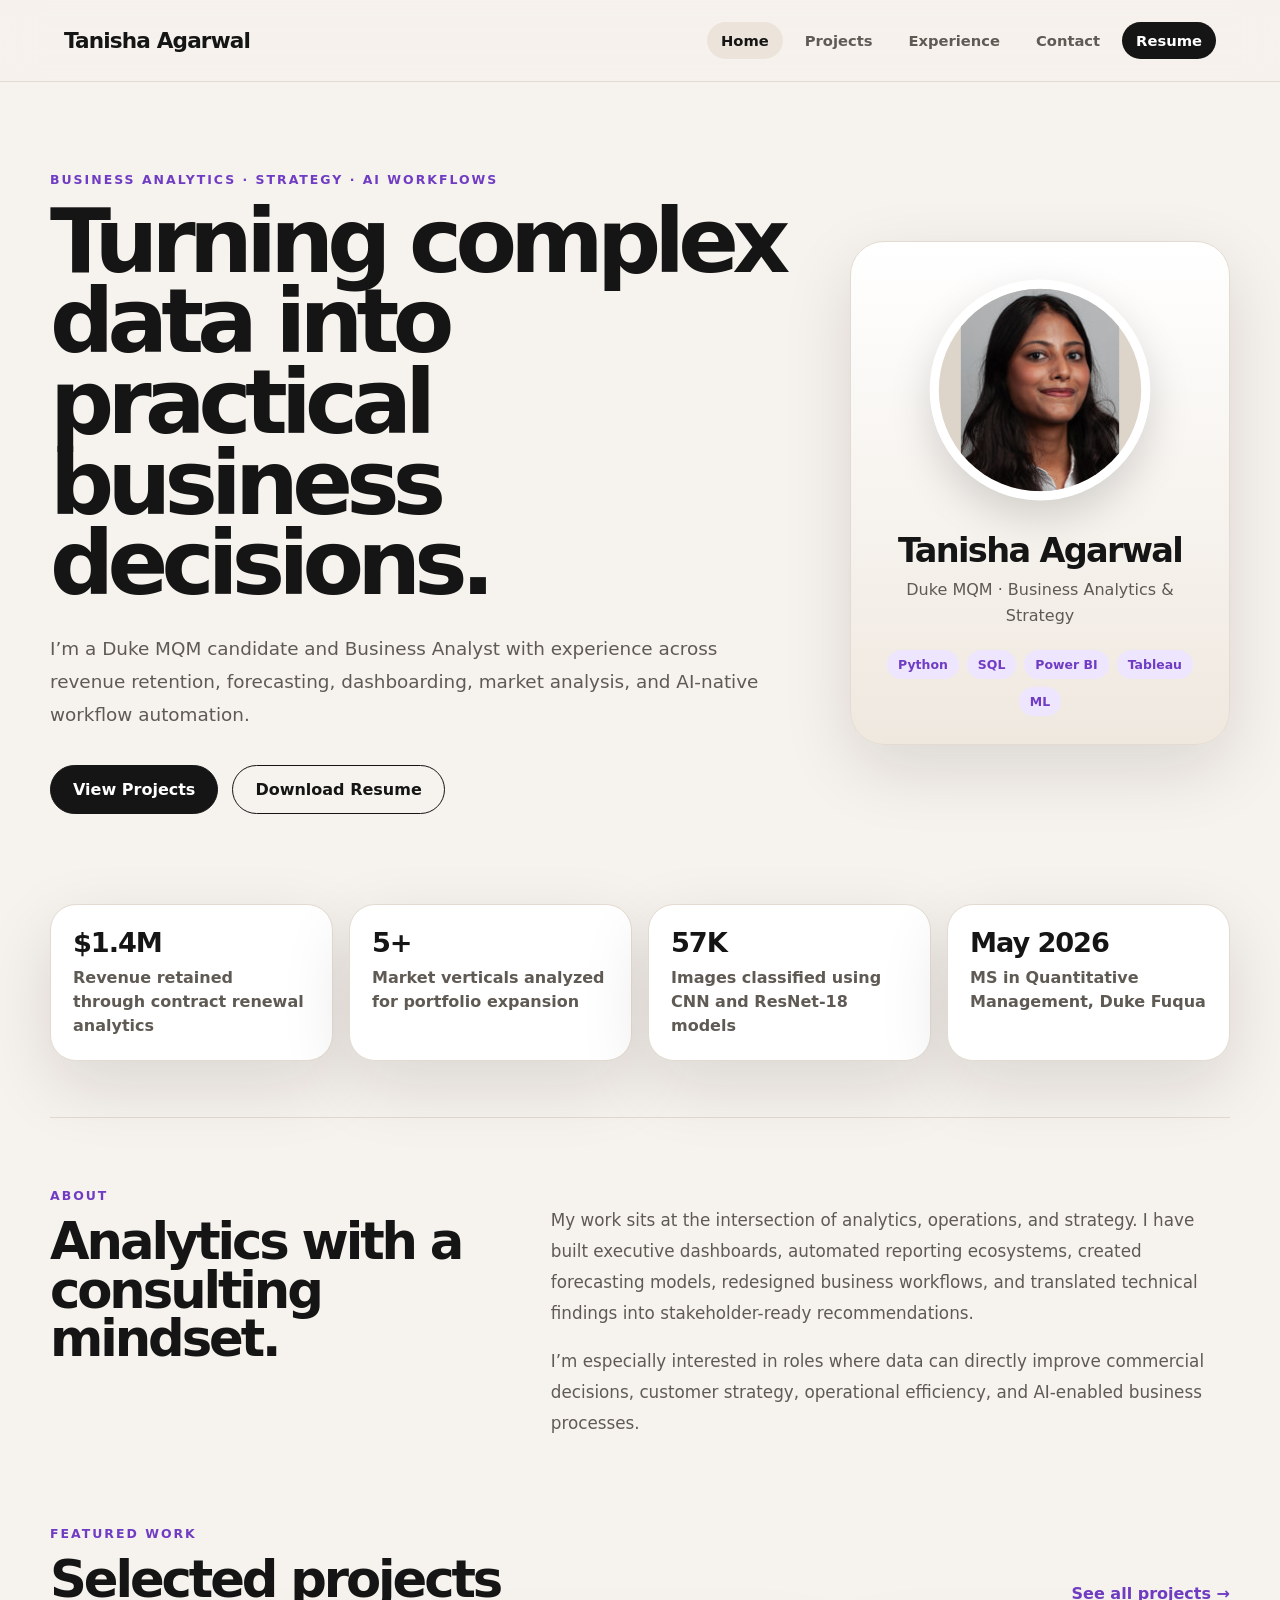
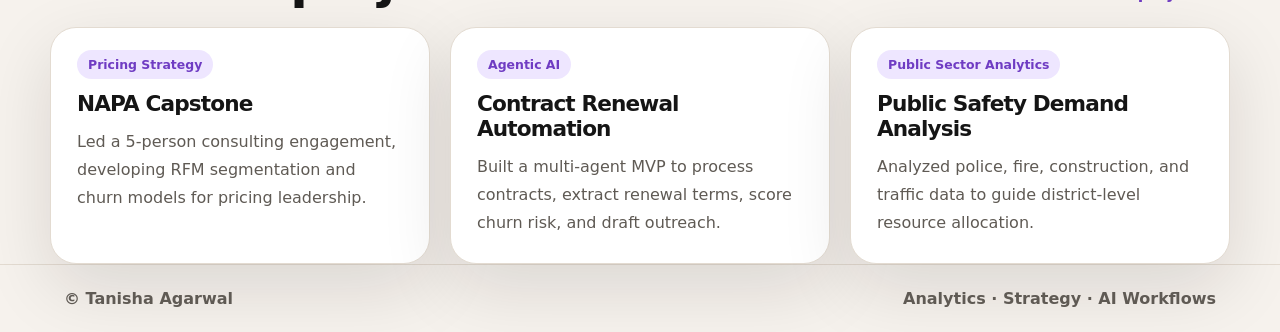
==== commit b3da4845: "Add files via upload" ====
--- a/index.html
+++ b/index.html
@@ -9,66 +9,95 @@
 <body>
   <header class="site-header">
     <a class="brand" href="index.html">Tanisha Agarwal</a>
-    <nav class="nav">
-      <a href="index.html">Home</a>
+    <nav class="nav" aria-label="Primary navigation">
+      <a href="index.html" class="active">Home</a>
       <a href="projects.html">Projects</a>
       <a href="experience.html">Experience</a>
       <a href="contact.html">Contact</a>
-      <a class="nav-cta" href="Tanisha_Agarwal_Resume.pdf" target="_blank">Resume</a>
+      <a class="resume-link" href="Tanisha_Agarwal_Resume.pdf" target="_blank" rel="noreferrer">Resume</a>
     </nav>
   </header>
 
   <main>
-    <section class="hero">
+    <section class="hero section-wrap">
       <div class="hero-copy">
-        <p class="eyebrow">Analytics • Strategy • AI Workflows</p>
-        <h1>Turning business problems into data-backed decisions.</h1>
-        <p class="lead">I’m a Duke MQM candidate focused on business analytics and strategy, with experience building forecasting models, executive dashboards, automation systems, and consulting-style recommendations.</p>
+        <p class="eyebrow">Business Analytics · Strategy · AI Workflows</p>
+        <h1>Turning complex data into practical business decisions.</h1>
+        <p class="hero-text">
+          I’m a Duke MQM candidate and Business Analyst with experience across revenue retention, forecasting,
+          dashboarding, market analysis, and AI-native workflow automation.
+        </p>
         <div class="hero-actions">
-          <a class="button primary" href="projects.html">View Projects</a>
-          <a class="button secondary" href="Tanisha_Agarwal_Resume.pdf" target="_blank">Download Resume</a>
+          <a class="btn primary" href="projects.html">View Projects</a>
+          <a class="btn secondary" href="Tanisha_Agarwal_Resume.pdf" target="_blank" rel="noreferrer">Download Resume</a>
         </div>
       </div>
-      <div class="hero-card">
-        <img src="profile.jpg" alt="Tanisha Agarwal" class="profile-pic" />
-        <div>
-          <h2>Tanisha Agarwal</h2>
-          <p>MS Quantitative Management, Duke Fuqua</p>
+      <aside class="profile-card" aria-label="Profile card">
+        <img class="profile-pic" src="profile.jpg" alt="Tanisha Agarwal profile photo" />
+        <h2>Tanisha Agarwal</h2>
+        <p>Duke MQM · Business Analytics & Strategy</p>
+        <div class="mini-tags">
+          <span>Python</span><span>SQL</span><span>Power BI</span><span>Tableau</span><span>ML</span>
         </div>
+      </aside>
+    </section>
+
+    <section class="stats section-wrap compact">
+      <article><strong>$1.4M</strong><span>Revenue retained through contract renewal analytics</span></article>
+      <article><strong>5+</strong><span>Market verticals analyzed for portfolio expansion</span></article>
+      <article><strong>57K</strong><span>Images classified using CNN and ResNet-18 models</span></article>
+      <article><strong>May 2026</strong><span>MS in Quantitative Management, Duke Fuqua</span></article>
+    </section>
+
+    <section class="section-wrap two-col">
+      <div>
+        <p class="eyebrow">About</p>
+        <h2 class="section-title">Analytics with a consulting mindset.</h2>
+      </div>
+      <div class="body-copy">
+        <p>
+          My work sits at the intersection of analytics, operations, and strategy. I have built executive dashboards,
+          automated reporting ecosystems, created forecasting models, redesigned business workflows, and translated
+          technical findings into stakeholder-ready recommendations.
+        </p>
+        <p>
+          I’m especially interested in roles where data can directly improve commercial decisions, customer strategy,
+          operational efficiency, and AI-enabled business processes.
+        </p>
       </div>
     </section>
 
-    <section class="metrics">
-      <div><span>$1.4M</span><p>revenue retained through renewal tracking</p></div>
-      <div><span>5+</span><p>market verticals analyzed for expansion strategy</p></div>
-      <div><span>57K</span><p>images classified using CNN + ResNet-18</p></div>
-      <div><span>20+</span><p>data sources consolidated for research reports</p></div>
-    </section>
-
-    <section class="section two-column">
-      <div>
-        <p class="eyebrow">What I do</p>
-        <h2>Consulting-style analytics with technical depth.</h2>
+    <section class="section-wrap">
+      <div class="section-heading-row">
+        <div>
+          <p class="eyebrow">Featured Work</p>
+          <h2 class="section-title">Selected projects</h2>
+        </div>
+        <a class="text-link" href="projects.html">See all projects →</a>
       </div>
-      <div class="stacked-list">
-        <div><h3>Business Analytics</h3><p>Translate messy data into dashboards, forecasts, and decision-ready insights.</p></div>
-        <div><h3>Strategy & Market Research</h3><p>Frame business problems, evaluate opportunities, and communicate recommendations to stakeholders.</p></div>
-        <div><h3>AI & Automation</h3><p>Design agentic workflows and low-code automations that reduce manual work and improve speed.</p></div>
-      </div>
-    </section>
-
-    <section class="section featured">
-      <div class="section-heading">
-        <p class="eyebrow">Featured work</p>
-        <h2>Selected projects</h2>
-        <a href="projects.html">See all projects →</a>
-      </div>
-      <div class="card-grid">
-        <article class="card"><p class="tag">Consulting / Pricing</p><h3>NAPA Capstone</h3><p>Built RFM segmentation and churn models to inform a tiered pricing playbook for executive stakeholders.</p></article>
-        <article class="card"><p class="tag">GenAI / Automation</p><h3>Contract Renewal Agent</h3><p>Designed a multi-agent workflow to extract renewal terms, score churn risk, and draft stakeholder outreach.</p></article>
-        <article class="card"><p class="tag">Public Sector Analytics</p><h3>Public Safety Demand</h3><p>Analyzed police, fire, construction, and traffic patterns to guide district-level resource allocation.</p></article>
+      <div class="card-grid three">
+        <article class="project-card">
+          <span class="pill">Pricing Strategy</span>
+          <h3>NAPA Capstone</h3>
+          <p>Led a 5-person consulting engagement, developing RFM segmentation and churn models for pricing leadership.</p>
+        </article>
+        <article class="project-card">
+          <span class="pill">Agentic AI</span>
+          <h3>Contract Renewal Automation</h3>
+          <p>Built a multi-agent MVP to process contracts, extract renewal terms, score churn risk, and draft outreach.</p>
+        </article>
+        <article class="project-card">
+          <span class="pill">Public Sector Analytics</span>
+          <h3>Public Safety Demand Analysis</h3>
+          <p>Analyzed police, fire, construction, and traffic data to guide district-level resource allocation.</p>
+        </article>
       </div>
     </section>
   </main>
+
+  <footer class="footer">
+    <span>© Tanisha Agarwal</span>
+    <span>Analytics · Strategy · AI Workflows</span>
+  </footer>
 </body>
 </html>
--- a/style.css
+++ b/style.css
@@ -1 +1,22 @@
-*{box-sizing:border-box}body{margin:0;font-family:Inter,ui-sans-serif,system-ui,-apple-system,BlinkMacSystemFont,"Segoe UI",sans-serif;background:#f7f4ef;color:#1f1b2d}a{color:inherit}.site-header{display:flex;justify-content:space-between;align-items:center;padding:28px 7vw;position:sticky;top:0;background:rgba(247,244,239,.92);backdrop-filter:blur(14px);z-index:10;border-bottom:1px solid rgba(31,27,45,.08)}.brand{text-decoration:none;font-weight:800;font-size:24px;color:#472583}.nav{display:flex;align-items:center;gap:22px;flex-wrap:wrap}.nav a{text-decoration:none;font-weight:650;color:#38324a}.nav a:hover{color:#6f3cc3}.nav-cta{padding:10px 16px;border:1px solid #6f3cc3;border-radius:999px;color:#6f3cc3!important}.hero{min-height:78vh;display:grid;grid-template-columns:1.35fr .8fr;gap:48px;align-items:center;padding:72px 7vw}.eyebrow{text-transform:uppercase;letter-spacing:.16em;font-size:12px;font-weight:800;color:#6f3cc3;margin:0 0 14px}.hero h1,.page h1{font-size:clamp(44px,6vw,78px);line-height:.96;margin:0 0 24px;letter-spacing:-.06em}.lead,.page-lead{font-size:20px;line-height:1.65;color:#504a5e;max-width:760px}.hero-actions{display:flex;gap:14px;margin-top:30px;flex-wrap:wrap}.button{padding:14px 20px;border-radius:999px;text-decoration:none;font-weight:800}.primary{background:#472583;color:white;box-shadow:0 14px 30px rgba(71,37,131,.22)}.secondary{border:1px solid rgba(71,37,131,.3);color:#472583}.hero-card{background:white;border:1px solid rgba(31,27,45,.08);padding:28px;border-radius:32px;box-shadow:0 22px 60px rgba(31,27,45,.12);text-align:center}.profile-pic{width:260px;height:260px;border-radius:50%;object-fit:cover;object-position:center 28%;display:block;margin:0 auto 24px;box-shadow:0 16px 40px rgba(0,0,0,.14)}.hero-card h2{margin:0;font-size:28px}.hero-card p{color:#645d70}.metrics{display:grid;grid-template-columns:repeat(4,1fr);gap:16px;padding:0 7vw 80px}.metrics div,.card,.project-card,.role,.contact-card{background:white;border:1px solid rgba(31,27,45,.08);border-radius:28px;box-shadow:0 16px 45px rgba(31,27,45,.07)}.metrics div{padding:24px}.metrics span{font-size:34px;font-weight:900;color:#472583}.metrics p{margin:8px 0 0;color:#5a5366;line-height:1.45}.section,.page{padding:70px 7vw}.two-column{display:grid;grid-template-columns:.8fr 1.2fr;gap:60px}.section h2{font-size:42px;letter-spacing:-.04em;margin:0}.stacked-list{display:grid;gap:18px}.stacked-list div{padding:24px;border-left:4px solid #6f3cc3;background:rgba(255,255,255,.6);border-radius:18px}.section-heading{display:flex;justify-content:space-between;align-items:end;margin-bottom:22px}.section-heading h2{margin:0}.section-heading a{text-decoration:none;color:#6f3cc3;font-weight:800}.card-grid{display:grid;grid-template-columns:repeat(3,1fr);gap:18px}.card{padding:26px;transition:.2s transform,.2s box-shadow}.card:hover,.project-card:hover{transform:translateY(-4px);box-shadow:0 22px 60px rgba(31,27,45,.12)}.tag{display:inline-block;margin:0 0 14px;padding:7px 10px;border-radius:999px;background:#eee6ff;color:#472583;font-size:12px;font-weight:800}.card h3,.project-card h2,.role h2{margin:0 0 12px}.card p,.project-card p,.role p{color:#5a5366;line-height:1.6}.project-list,.timeline{display:grid;gap:20px;margin-top:34px}.project-card{display:grid;grid-template-columns:1.4fr .7fr;gap:28px;padding:28px}.project-card ul{margin:0;padding-left:20px;color:#504a5e;line-height:1.9}.role{padding:28px;border-left:5px solid #6f3cc3}.role span{color:#6f3cc3;font-weight:800}.contact-card{padding:32px;display:grid;grid-template-columns:repeat(2,1fr);gap:20px;max-width:760px}.contact-card a{color:#472583;font-weight:700}@media(max-width:850px){.site-header{align-items:flex-start;flex-direction:column;gap:16px}.hero,.two-column,.project-card{grid-template-columns:1fr}.metrics,.card-grid,.contact-card{grid-template-columns:1fr}.hero{padding-top:44px}.profile-pic{width:220px;height:220px}.nav{gap:14px}.section-heading{display:block}}+:root{
+  --bg:#f6f2ed;
+  --ink:#151515;
+  --muted:#5f5a54;
+  --card:#ffffff;
+  --line:#e3dbd1;
+  --accent:#6f3cc3;
+  --accent-2:#111827;
+  --soft:#ece4da;
+  --shadow:0 24px 70px rgba(25,20,15,.12);
+}
+*{box-sizing:border-box}
+html{scroll-behavior:smooth}
+body{margin:0;font-family:Inter,ui-sans-serif,system-ui,-apple-system,BlinkMacSystemFont,"Segoe UI",Arial,sans-serif;background:var(--bg);color:var(--ink)}
+a{color:inherit;text-decoration:none}img{max-width:100%;display:block}
+.site-header{position:sticky;top:0;z-index:20;display:flex;align-items:center;justify-content:space-between;gap:28px;padding:22px clamp(20px,5vw,72px);background:rgba(246,242,237,.86);backdrop-filter:blur(18px);border-bottom:1px solid var(--line)}
+.brand{font-size:1.35rem;font-weight:850;letter-spacing:-.04em}.brand:hover{color:var(--accent)}
+.nav{display:flex;align-items:center;gap:8px;flex-wrap:wrap}.nav a{padding:10px 14px;border-radius:999px;color:var(--muted);font-weight:700;font-size:.92rem}.nav a:hover,.nav a.active{background:var(--soft);color:var(--ink)}.nav .resume-link{background:var(--ink);color:#fff}.nav .resume-link:hover{background:var(--accent);color:#fff}
+.section-wrap{width:min(1180px,calc(100% - 40px));margin:0 auto}.hero{display:grid;grid-template-columns:minmax(0,1.2fr) 380px;gap:54px;align-items:center;min-height:calc(100vh - 78px);padding:76px 0}.eyebrow{margin:0 0 14px;text-transform:uppercase;letter-spacing:.16em;color:var(--accent);font-size:.78rem;font-weight:900}.hero h1{margin:0;font-size:clamp(3.1rem,7vw,6.9rem);line-height:.9;letter-spacing:-.075em;max-width:880px}.hero-text{max-width:720px;margin:28px 0 0;color:var(--muted);font-size:1.15rem;line-height:1.8}.hero-actions{display:flex;gap:14px;flex-wrap:wrap;margin-top:34px}.btn{display:inline-flex;align-items:center;justify-content:center;border-radius:999px;padding:14px 22px;font-weight:850;border:1px solid var(--ink);transition:.2s ease}.btn.primary{background:var(--ink);color:white}.btn.primary:hover{background:var(--accent);border-color:var(--accent);transform:translateY(-2px)}.btn.secondary{background:transparent;color:var(--ink)}.btn.secondary:hover{background:white;transform:translateY(-2px)}
+.profile-card{background:linear-gradient(180deg,#fff 0%,#efe8df 100%);border:1px solid var(--line);border-radius:34px;padding:28px;box-shadow:var(--shadow);text-align:center}.profile-pic{width:240px;height:240px;border-radius:50%;object-fit:contain;object-position:center;transform:scale(.92);margin:0 auto 24px;background:#ddd4ca;border:10px solid #fff;box-shadow:0 18px 45px rgba(0,0,0,.15)}.profile-card h2{font-size:2.1rem;line-height:1;margin:0 0 10px;letter-spacing:-.05em}.profile-card p{margin:0;color:var(--muted);line-height:1.6}.mini-tags{display:flex;gap:8px;flex-wrap:wrap;justify-content:center;margin-top:22px}.mini-tags span,.pill{border-radius:999px;background:#eee6ff;color:var(--accent);padding:7px 11px;font-size:.78rem;font-weight:900}.stats{display:grid;grid-template-columns:repeat(4,1fr);gap:16px}.compact{padding:0 0 56px}.stats article,.project-card,.timeline-item,.contact-card{background:var(--card);border:1px solid var(--line);border-radius:26px;box-shadow:var(--shadow)}.stats article{padding:22px}.stats strong{display:block;font-size:1.7rem;letter-spacing:-.04em;margin-bottom:8px}.stats span{color:var(--muted);line-height:1.5;font-weight:600}.two-col{display:grid;grid-template-columns:.8fr 1.2fr;gap:48px;padding:70px 0;border-top:1px solid var(--line)}.section-title{font-size:clamp(2rem,4vw,3.5rem);line-height:.95;letter-spacing:-.06em;margin:0}.body-copy p,.page-intro{color:var(--muted);line-height:1.85;font-size:1.05rem}.section-heading-row{display:flex;align-items:end;justify-content:space-between;gap:22px;margin-bottom:24px}.text-link{font-weight:900;color:var(--accent)}.card-grid{display:grid;gap:20px}.card-grid.three{grid-template-columns:repeat(3,1fr)}.card-grid.two{grid-template-columns:repeat(2,1fr)}.project-card{padding:26px;transition:.2s ease}.project-card:hover{transform:translateY(-5px)}.project-card h3,.project-card h2{margin:18px 0 12px;letter-spacing:-.04em}.project-card h3{font-size:1.35rem}.project-card h2{font-size:1.65rem}.project-card p{margin:0;color:var(--muted);line-height:1.75}.project-card.large{min-height:290px}.skills{margin-top:18px;color:var(--ink);font-weight:850;font-size:.92rem;line-height:1.6}.page{padding:70px 0 90px}.page-title{font-size:clamp(2.6rem,6vw,5.6rem);line-height:.92;letter-spacing:-.07em;margin:0 0 18px}.timeline{display:grid;gap:20px;margin-top:34px}.timeline-item{padding:28px}.timeline-item .date{color:var(--accent);font-weight:950;margin-bottom:8px}.timeline-item h2{margin:0 0 14px;letter-spacing:-.04em}.timeline-item ul{margin:0;padding-left:20px;color:var(--muted);line-height:1.75}.timeline-item li{margin:0 0 8px}.contact-layout{display:grid;grid-template-columns:1fr 430px;gap:44px;align-items:start}.contact-card{padding:28px;display:grid;gap:16px}.contact-card a:not(.btn),.contact-card span{color:var(--muted);font-weight:750}.contact-card a:not(.btn):hover{color:var(--accent)}.footer{border-top:1px solid var(--line);padding:24px clamp(20px,5vw,72px);display:flex;justify-content:space-between;gap:18px;color:var(--muted);font-weight:700;flex-wrap:wrap}
+@media(max-width:900px){.site-header{align-items:flex-start;flex-direction:column}.hero,.two-col,.contact-layout{grid-template-columns:1fr}.hero{padding:48px 0}.profile-card{max-width:420px}.stats,.card-grid.three,.card-grid.two{grid-template-columns:1fr 1fr}}
+@media(max-width:620px){.section-wrap{width:min(100% - 28px,1180px)}.nav a{padding:8px 10px}.hero h1{font-size:3.2rem}.stats,.card-grid.three,.card-grid.two{grid-template-columns:1fr}.profile-pic{width:210px;height:210px}.footer{display:block}.footer span{display:block;margin-bottom:8px}}
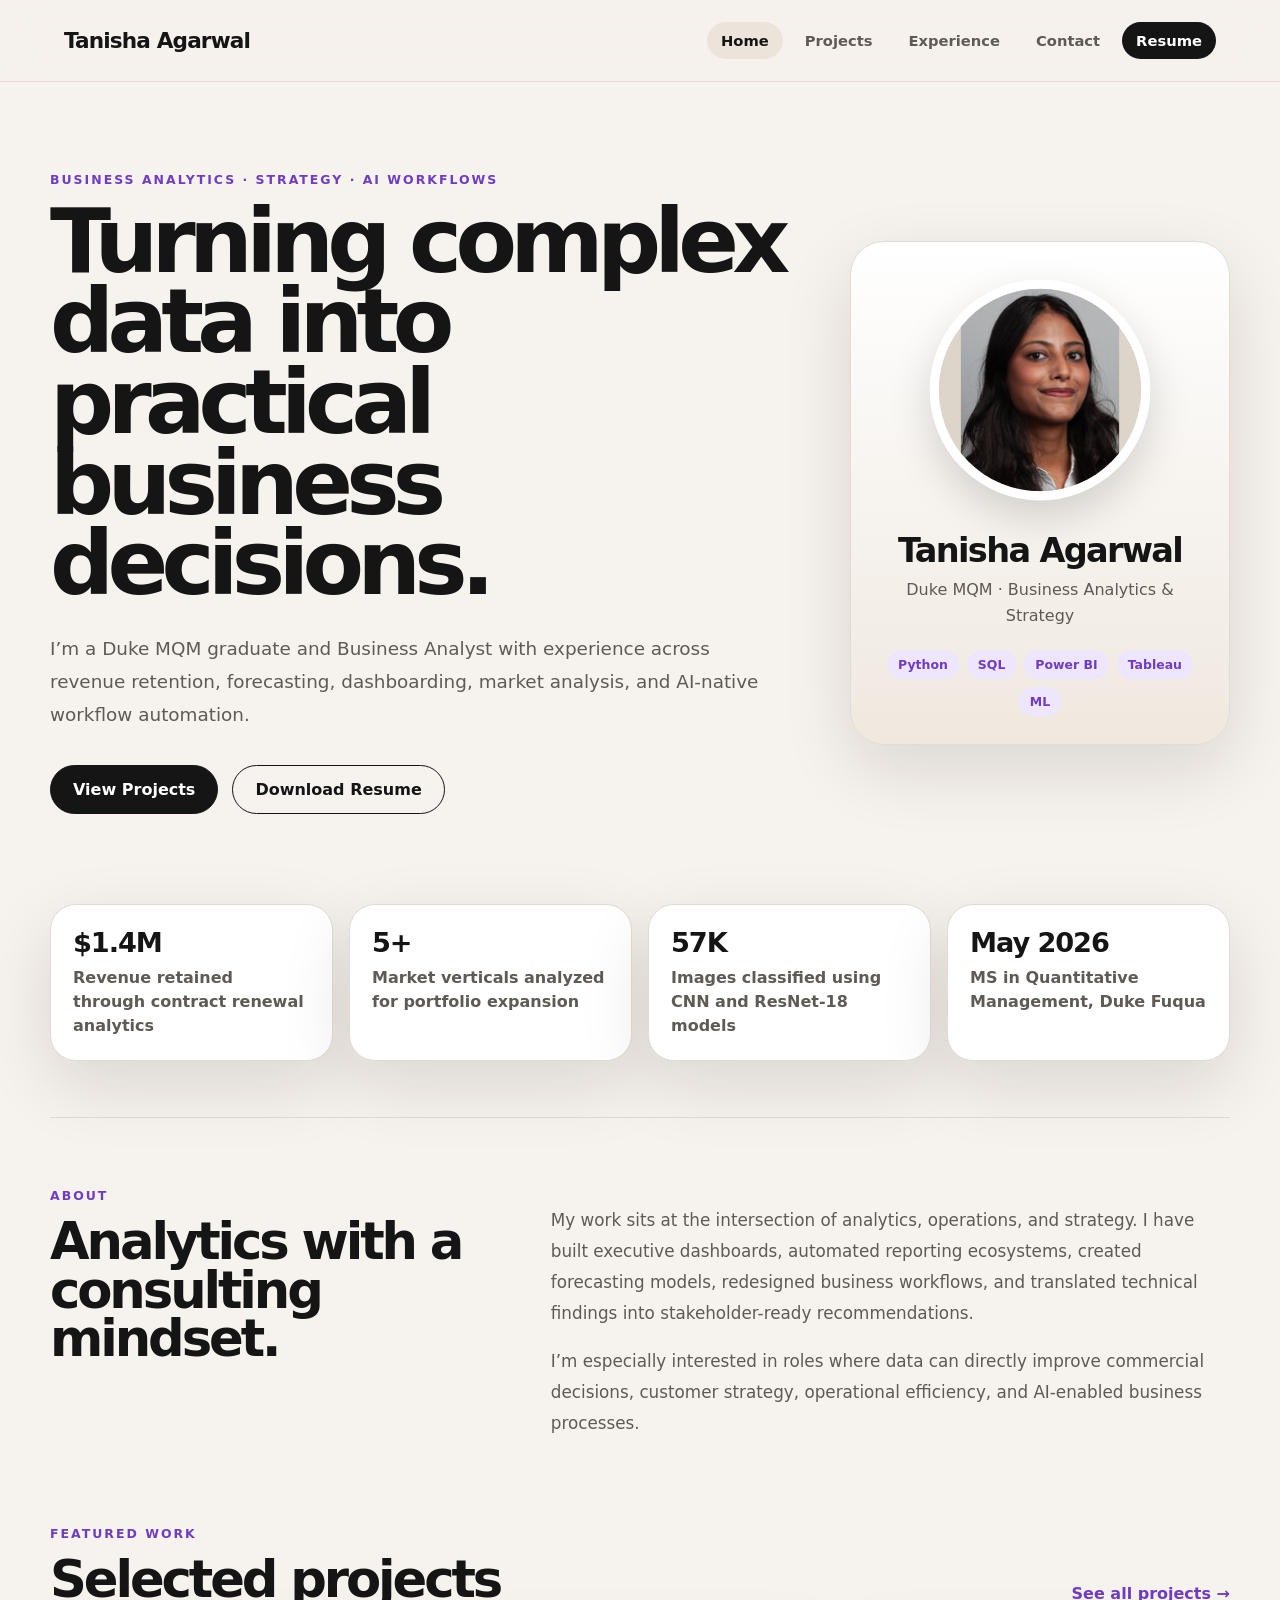
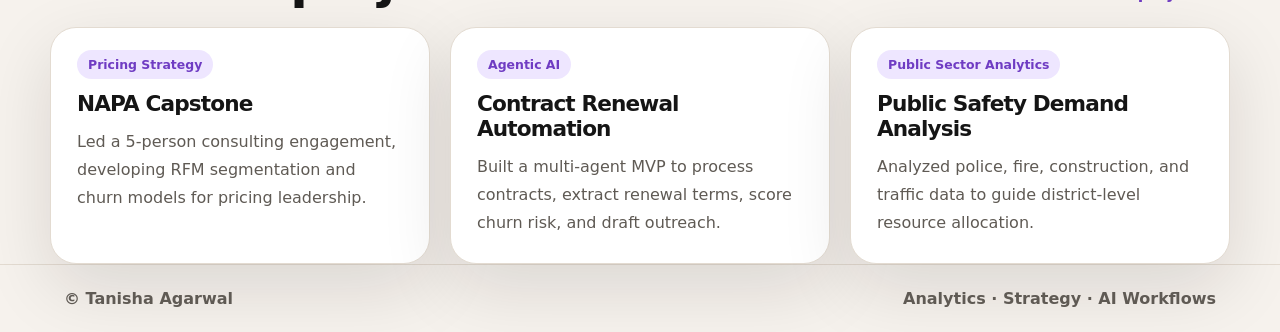
==== commit 87cc7897: "Update index.html" ====
--- a/index.html
+++ b/index.html
@@ -24,7 +24,7 @@
         <p class="eyebrow">Business Analytics · Strategy · AI Workflows</p>
         <h1>Turning complex data into practical business decisions.</h1>
         <p class="hero-text">
-          I’m a Duke MQM candidate and Business Analyst with experience across revenue retention, forecasting,
+          I’m a Duke MQM graduate and Business Analyst with experience across revenue retention, forecasting,
           dashboarding, market analysis, and AI-native workflow automation.
         </p>
         <div class="hero-actions">
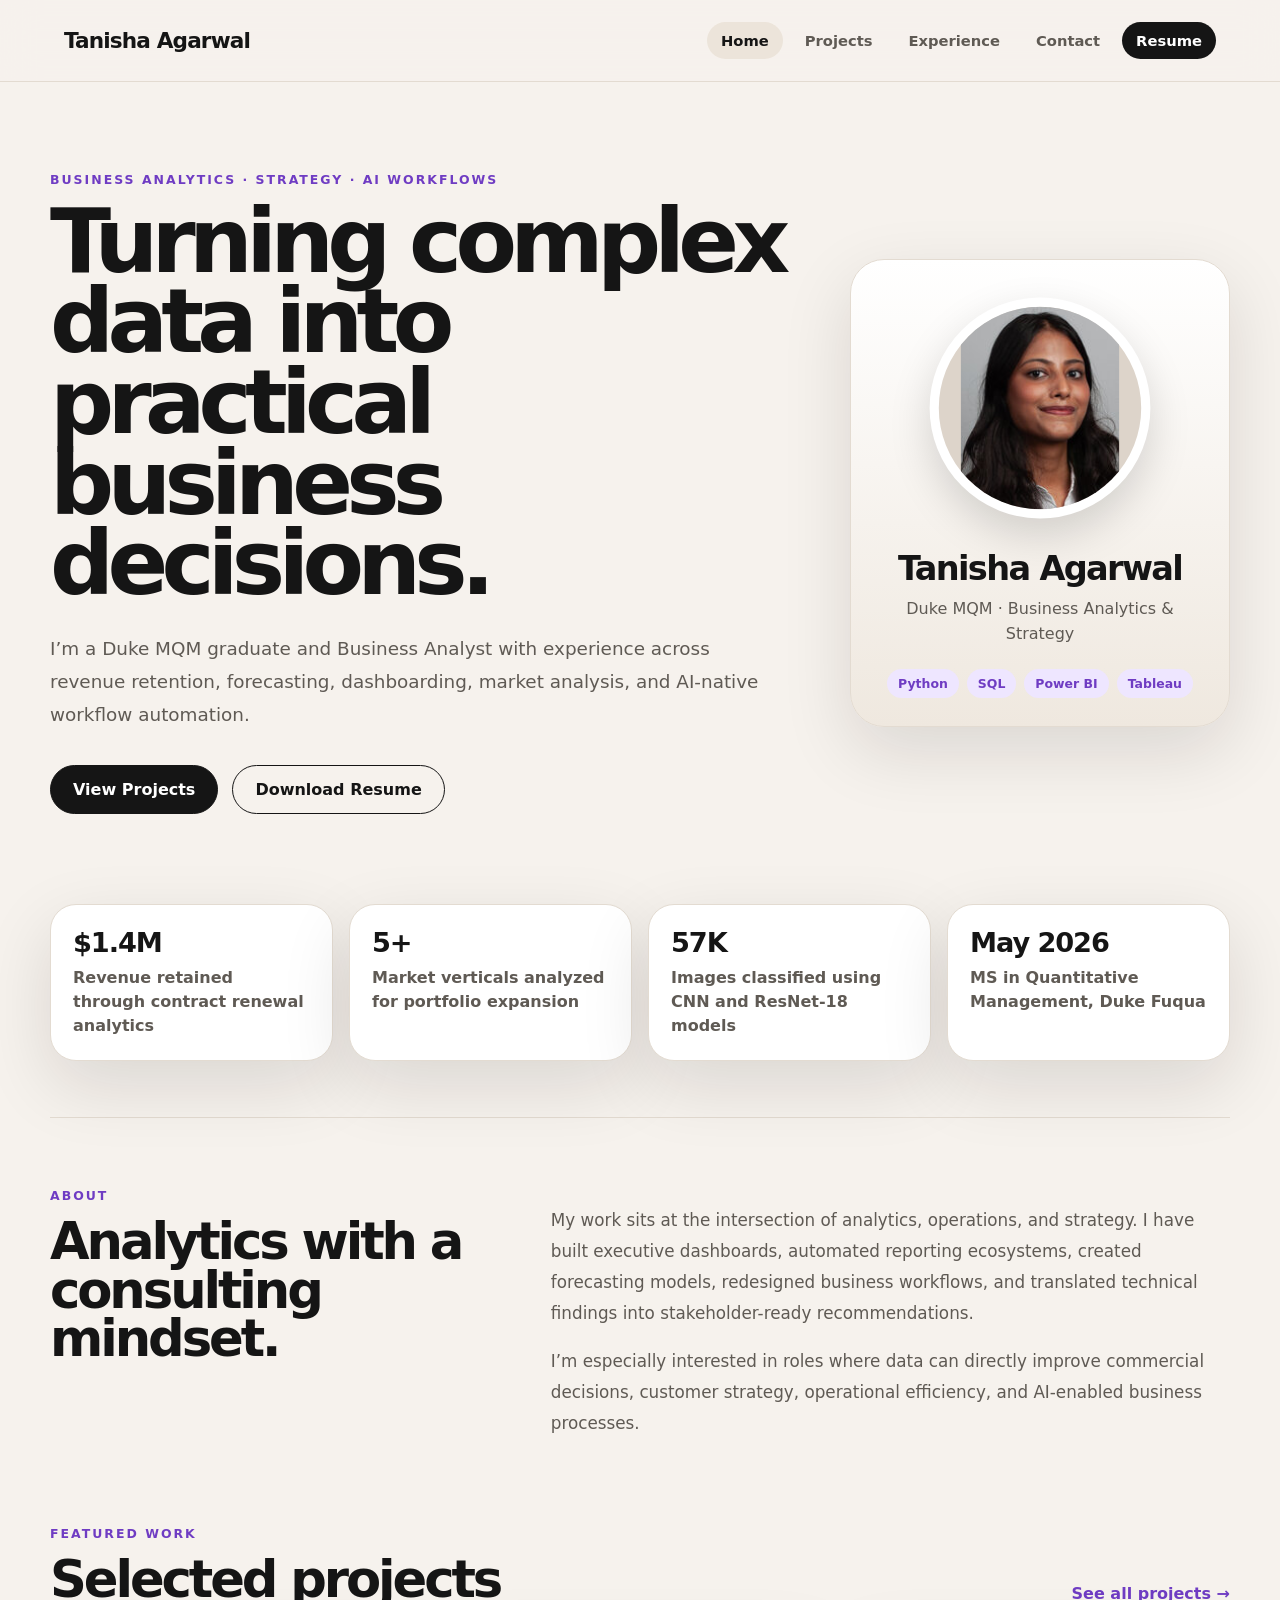
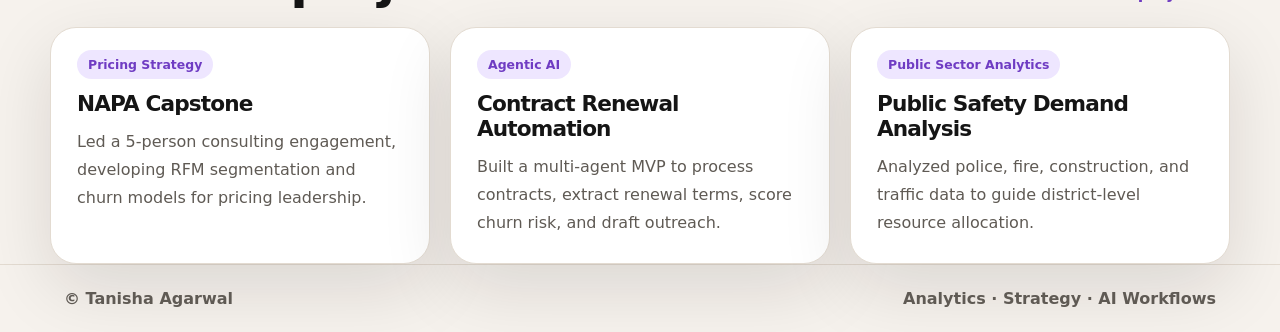
==== commit a66145a2: "Update index.html" ====
--- a/index.html
+++ b/index.html
@@ -37,7 +37,7 @@
         <h2>Tanisha Agarwal</h2>
         <p>Duke MQM · Business Analytics & Strategy</p>
         <div class="mini-tags">
-          <span>Python</span><span>SQL</span><span>Power BI</span><span>Tableau</span><span>ML</span>
+          <span>Python</span><span>SQL</span><span>Power BI</span><span>Tableau</span>
         </div>
       </aside>
     </section>
